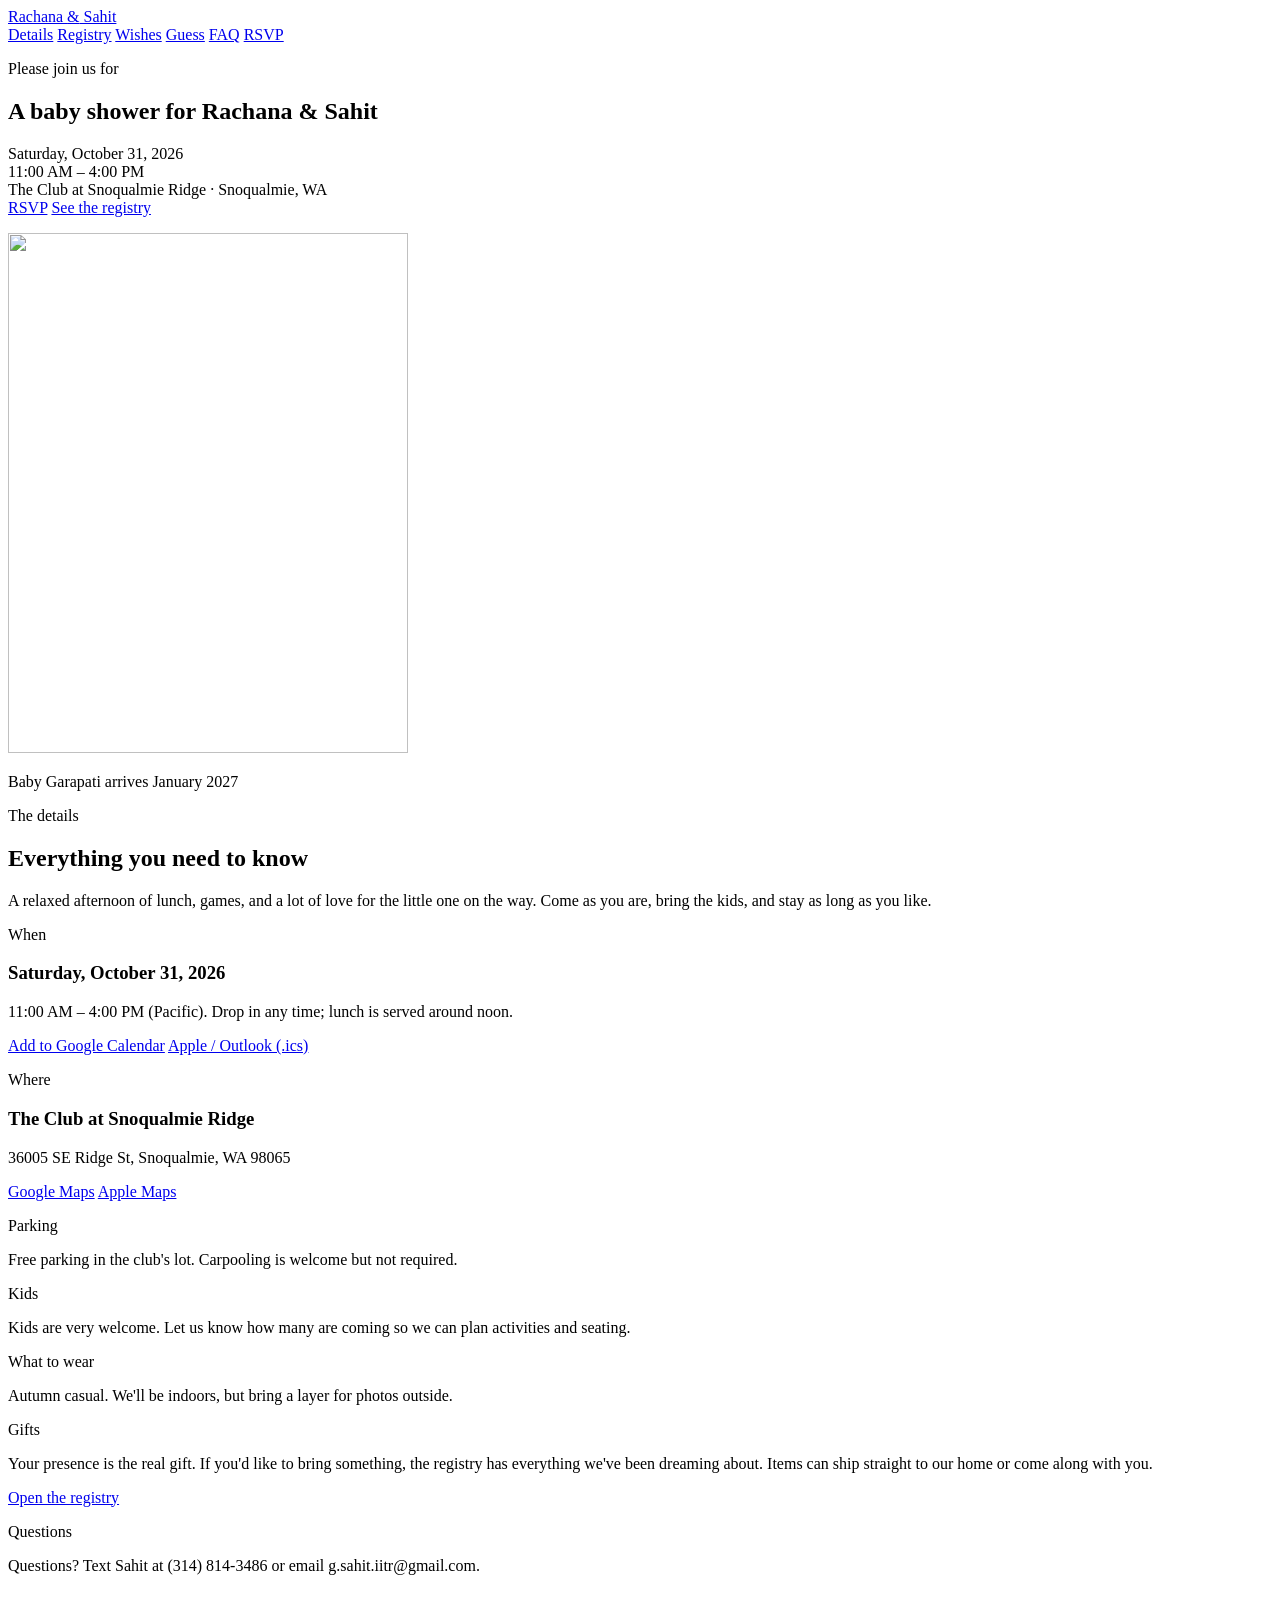
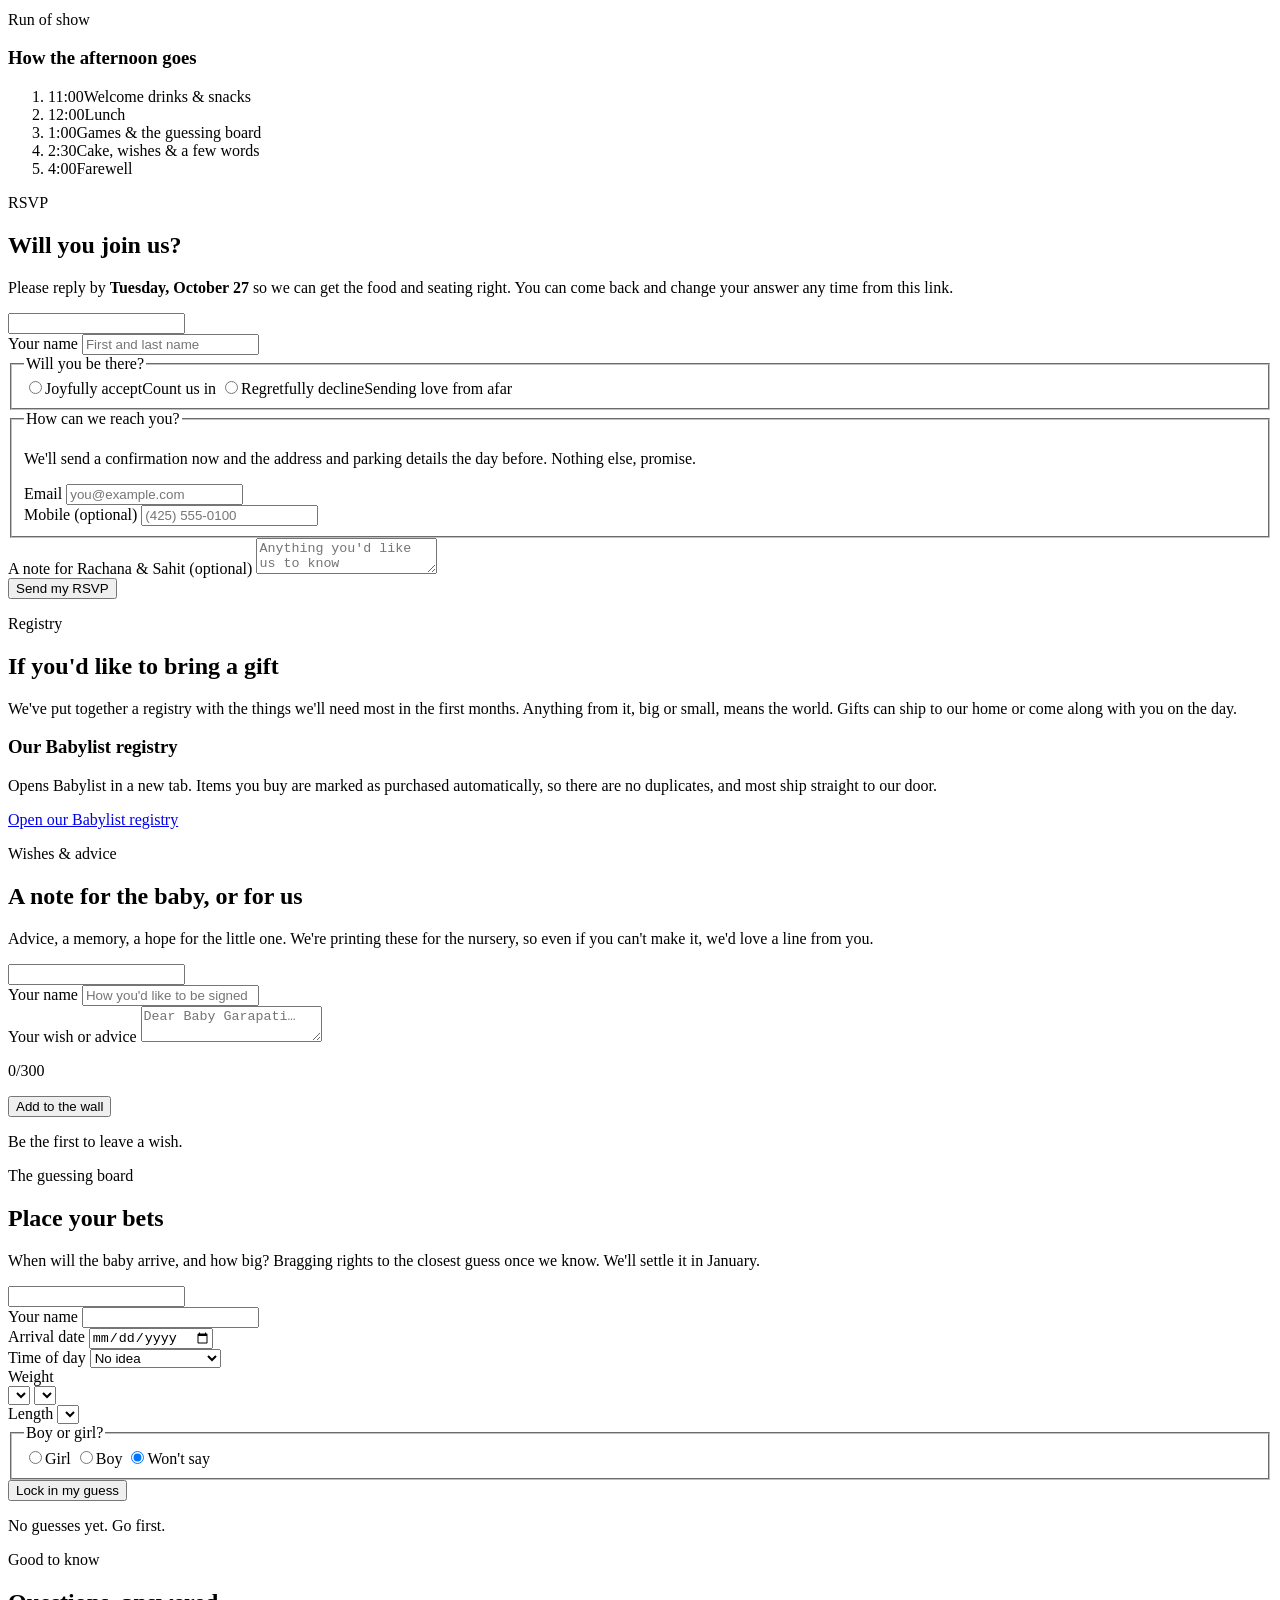
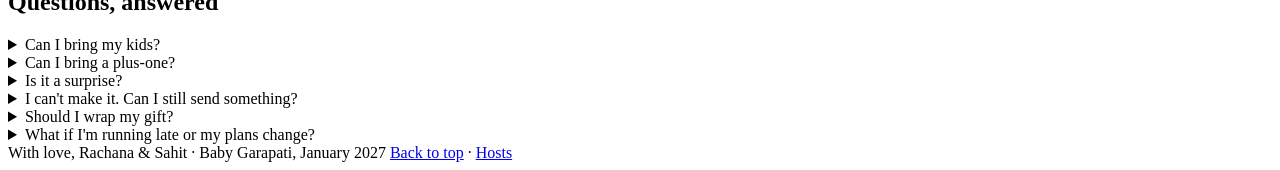
==== index.html @ 45e8618b "Add files via upload" ====
<!doctype html>
<html lang="en">
<head>
<meta charset="utf-8">
<meta name="viewport" content="width=device-width, initial-scale=1, viewport-fit=cover">
<title>Rachana & Sahit's Baby Shower</title>
<meta name="description" content="Join us Saturday, October 31, 2026 from 11 AM to 4 PM at The Club at Snoqualmie Ridge to celebrate Baby Garapati. RSVP, find the registry, and leave a wish.">
<meta property="og:type" content="website">
<meta property="og:title" content="Rachana & Sahit's Baby Shower">
<meta property="og:description" content="Saturday, October 31, 2026 · 11 AM – 4 PM · The Club at Snoqualmie Ridge. RSVP, registry, and a wish for the baby.">
<meta property="og:url" content="https://sahitg.github.io/baby-shower/">
<meta property="og:image" content="https://sahitg.github.io/baby-shower/assets/og.png">
<meta property="og:image:width" content="1200">
<meta property="og:image:height" content="630">
<meta name="twitter:card" content="summary_large_image">
<meta name="theme-color" content="#FAF6EF">
<link rel="icon" href="assets/favicon.svg" type="image/svg+xml">
<link rel="stylesheet" href="assets/site.css">
<script src="config.js"></script>
</head>
<body>

<header class="topbar">
  <div class="wrap">
    <a class="brand" href="#top">Rachana <span class="amp">&amp;</span> Sahit</a>
    <nav class="nav" aria-label="Sections">
      <a href="#details">Details</a>
      <a href="#registry">Registry</a>
      <a href="#wishes">Wishes</a>
      <a href="#guess">Guess</a>
      <a href="#faq">FAQ</a>
      <a class="btn btn-primary btn-sm" href="#rsvp">RSVP</a>
    </nav>
  </div>
</header>

<main>

  <!-- ============================== HERO ============================== -->
  <section class="hero" id="top">
    <div class="hero-bg" aria-hidden="true"><div class="blob b1"></div><div class="blob b2"></div></div>
    <div class="wrap">
      <div class="hero-copy">
        <div class="hero-greeting rise" id="greeting" hidden><span class="dot"></span><span id="greeting-text"></span></div>
        <p class="eyebrow rise">Please join us for</p>
        <h1 class="rise d1" id="hero-title">A baby shower for <span class="names">Rachana <span class="amp">&amp;</span> Sahit</span></h1>
        <div class="hero-when rise d2">
          <div class="date" id="hero-date">Saturday, October 31, 2026</div>
          <div class="time num" id="hero-time">11:00 AM – 4:00 PM</div>
          <div class="place" id="hero-place">The Club at Snoqualmie Ridge · Snoqualmie, WA</div>
        </div>
        <div class="hero-actions rise d3">
          <a class="btn btn-primary btn-lg" href="#rsvp" id="hero-rsvp">RSVP</a>
          <a class="btn btn-lg" href="#registry">See the registry</a>
        </div>
        <p class="hero-note rise d3"><span class="countdown" id="countdown"></span></p>
      </div>
      <div class="arch-wrap rise d2">
        <div class="arch" id="arch">
          <img id="arch-img" src="assets/illus.svg" alt="" width="400" height="520">
        </div>
        <p class="arch-caption" id="arch-caption">Baby Garapati arrives January 2027</p>
      </div>
    </div>
  </section>

  <!-- ============================== DETAILS ============================== -->
  <section class="section" id="details">
    <div class="wrap">
      <div class="col">
        <div class="section-head">
          <p class="eyebrow">The details</p>
          <h2>Everything you need to know</h2>
          <p class="lede">A relaxed afternoon of lunch, games, and a lot of love for the little one on the way. Come as you are, bring the kids, and stay as long as you like.</p>
        </div>

        <div class="details-grid">
          <div>
            <div class="detail">
              <p class="eyebrow">When</p>
              <h3 id="d-date">Saturday, October 31, 2026</h3>
              <p class="num" id="d-time">11:00 AM – 4:00 PM (Pacific). Drop in any time; lunch is served around noon.</p>
              <div class="links">
                <a href="#" id="cal-google" target="_blank" rel="noopener">Add to Google Calendar</a>
                <a href="#" id="cal-ics">Apple / Outlook (.ics)</a>
              </div>
            </div>
            <div class="detail">
              <p class="eyebrow">Where</p>
              <h3 id="d-venue">The Club at Snoqualmie Ridge</h3>
              <p id="d-address">36005 SE Ridge St, Snoqualmie, WA 98065</p>
              <div class="links" id="d-maplinks">
                <a href="https://www.google.com/maps/search/?api=1&query=The%20Club%20at%20Snoqualmie%20Ridge%2C%2036005%20SE%20Ridge%20St%2C%20Snoqualmie%2C%20WA%2098065" id="map-google" target="_blank" rel="noopener">Google Maps</a>
                <a href="https://maps.apple.com/?q=The%20Club%20at%20Snoqualmie%20Ridge%2C%2036005%20SE%20Ridge%20St%2C%20Snoqualmie%2C%20WA%2098065" id="map-apple" target="_blank" rel="noopener">Apple Maps</a>
              </div>
            </div>
            <div class="detail">
              <p class="eyebrow">Parking</p>
              <p id="d-parking">Free parking in the club's lot. Carpooling is welcome but not required.</p>
            </div>
          </div>
          <div>
            <div class="detail">
              <p class="eyebrow">Kids</p>
              <p id="d-kids">Kids are very welcome. Let us know how many are coming so we can plan activities and seating.</p>
            </div>
            <div class="detail">
              <p class="eyebrow">What to wear</p>
              <p id="d-dress">Autumn casual. We'll be indoors, but bring a layer for photos outside.</p>
            </div>
            <div class="detail">
              <p class="eyebrow">Gifts</p>
              <p id="d-gifts">Your presence is the real gift. If you'd like to bring something, the registry has everything we've been dreaming about. Items can ship straight to our home or come along with you.</p>
              <div class="links"><a href="#registry">Open the registry</a></div>
            </div>
            <div class="detail">
              <p class="eyebrow">Questions</p>
              <p id="d-contact">Questions? Text Sahit at (314) 814-3486 or email g.sahit.iitr@gmail.com.</p>
            </div>
          </div>
        </div>

        <div class="card card-tint" style="margin-top: 36px;">
          <div class="stack">
            <div>
              <p class="eyebrow">Run of show</p>
              <h3>How the afternoon goes</h3>
            </div>
            <ol class="schedule" id="schedule">
              <li><time>11:00</time><span>Welcome drinks &amp; snacks</span></li>
              <li><time>12:00</time><span>Lunch</span></li>
              <li><time>1:00</time><span>Games &amp; the guessing board</span></li>
              <li><time>2:30</time><span>Cake, wishes &amp; a few words</span></li>
              <li><time>4:00</time><span>Farewell</span></li>
            </ol>
          </div>
        </div>
      </div>
    </div>
  </section>

  <!-- ============================== RSVP ============================== -->
  <section class="section band" id="rsvp">
    <div class="wrap">
      <div class="col">
        <div class="section-head">
          <p class="eyebrow">RSVP</p>
          <h2 id="rsvp-title">Will you join us?</h2>
          <p class="lede" id="rsvp-lede">Please reply by <b id="rsvp-by">Tuesday, October 27</b> so we can get the food and seating right. You can come back and change your answer any time from this link.</p>
        </div>

        <div class="card" id="rsvp-card">
          <form class="form" id="rsvp-form" novalidate>
            <input class="hp" type="text" name="website" tabindex="-1" autocomplete="off" aria-hidden="true">

            <div class="fieldset" id="name-block">
              <label class="label" for="f-name">Your name</label>
              <input class="input" id="f-name" name="name" type="text" autocomplete="name" placeholder="First and last name" required>
              <p class="hint" id="name-hint" hidden>Not you? <button type="button" class="btn-link" id="name-change" style="background:none;border:0;padding:0;color:var(--sage-deep);text-decoration:underline;cursor:pointer;">Enter a different name</button></p>
            </div>

            <fieldset class="fieldset">
              <legend>Will you be there?</legend>
              <div class="choice">
                <label class="accept"><input type="radio" name="attending" value="yes" required><span class="t">Joyfully accept</span><span class="s">Count us in</span></label>
                <label class="decline"><input type="radio" name="attending" value="no"><span class="t">Regretfully decline</span><span class="s">Sending love from afar</span></label>
              </div>
            </fieldset>

            <div id="attending-fields" class="stack" hidden>
              <fieldset class="fieldset">
                <legend>How many in your party?</legend>
                <p class="hint">Including you. Kids count separately so we can plan activities and seating.</p>
                <div class="stepper-row">
                  <div class="fieldset">
                    <span class="label">Adults</span>
                    <div class="stepper" data-stepper="adults">
                      <button type="button" aria-label="Fewer adults" data-step="-1">−</button>
                      <output id="f-adults" for="f-adults">1</output>
                      <button type="button" aria-label="More adults" data-step="1">+</button>
                    </div>
                  </div>
                  <div class="fieldset">
                    <span class="label">Kids</span>
                    <div class="stepper" data-stepper="kids">
                      <button type="button" aria-label="Fewer kids" data-step="-1">−</button>
                      <output id="f-kids" for="f-kids">0</output>
                      <button type="button" aria-label="More kids" data-step="1">+</button>
                    </div>
                  </div>
                </div>
              </fieldset>

              <fieldset class="fieldset">
                <legend>Anything we should know about food?</legend>
                <div class="chips" id="diet-chips">
                  <label class="chip"><input type="checkbox" name="diet" value="Vegetarian">Vegetarian</label>
                  <label class="chip"><input type="checkbox" name="diet" value="Vegan">Vegan</label>
                  <label class="chip"><input type="checkbox" name="diet" value="Gluten-free">Gluten-free</label>
                  <label class="chip"><input type="checkbox" name="diet" value="Dairy-free">Dairy-free</label>
                  <label class="chip"><input type="checkbox" name="diet" value="Nut allergy">Nut allergy</label>
                  <label class="chip"><input type="checkbox" name="diet" value="Halal">Halal</label>
                  <label class="chip"><input type="checkbox" name="diet" value="No restrictions">No restrictions</label>
                </div>
                <input class="input" id="f-dietnote" name="dietNote" type="text" placeholder="Other allergies or preferences (optional)" maxlength="200">
              </fieldset>
            </div>

            <fieldset class="fieldset">
              <legend>How can we reach you?</legend>
              <p class="hint">We'll send a confirmation now and the address and parking details the day before. Nothing else, promise.</p>
              <div class="row">
                <div class="fieldset">
                  <label class="label" for="f-email">Email</label>
                  <input class="input" id="f-email" name="email" type="email" autocomplete="email" placeholder="you@example.com" inputmode="email">
                </div>
                <div class="fieldset">
                  <label class="label" for="f-phone">Mobile <span class="muted" style="font-weight:400">(optional)</span></label>
                  <input class="input" id="f-phone" name="phone" type="tel" autocomplete="tel" placeholder="(425) 555-0100" inputmode="tel">
                </div>
              </div>
            </fieldset>

            <div class="fieldset">
              <label class="label" for="f-note">A note for Rachana &amp; Sahit <span class="muted" style="font-weight:400">(optional)</span></label>
              <textarea class="textarea" id="f-note" name="note" maxlength="500" placeholder="Anything you'd like us to know"></textarea>
            </div>

            <div class="form-actions">
              <button class="btn btn-primary btn-lg" type="submit" id="rsvp-submit">Send my RSVP</button>
              <span class="status" id="rsvp-status" aria-live="polite"></span>
            </div>
          </form>

          <div class="success" id="rsvp-success" hidden>
            <p class="eyebrow">You're all set</p>
            <h3 id="success-title">We can't wait to see you.</h3>
            <p class="muted" id="success-text"></p>
            <div class="summary" id="success-summary"></div>
            <div class="cluster" id="success-actions">
              <a class="btn btn-primary" href="#" id="success-cal-google" target="_blank" rel="noopener">Add to Google Calendar</a>
              <a class="btn" href="#" id="success-cal-ics">Apple / Outlook (.ics)</a>
              <a class="btn" href="#registry">See the registry</a>
            </div>
            <p class="small muted">Plans change? <a href="#" id="rsvp-edit">Update your RSVP</a> any time from this page.</p>
          </div>
        </div>
      </div>
    </div>
  </section>

  <!-- ============================== REGISTRY ============================== -->
  <section class="section" id="registry">
    <div class="wrap">
      <div class="col">
        <div class="section-head">
          <p class="eyebrow">Registry</p>
          <h2>If you'd like to bring a gift</h2>
          <p class="lede" id="registry-lede">We've put together a registry with the things we'll need most in the first months. Anything from it, big or small, means the world. Gifts can ship to our home or come along with you on the day.</p>
        </div>
        <div class="card registry-card" id="registry-card">
          <div class="stack" style="gap:10px">
            <h3 class="ital" id="registry-heading">Our Babylist registry</h3>
            <p class="muted small" id="registry-note">Opens Babylist in a new tab. Items you buy are marked as purchased automatically, so there are no duplicates, and most ship straight to our door.</p>
          </div>
          <div class="registry-list" id="registry-links">
            <a class="btn btn-blush btn-lg" href="https://my.babylist.com/rachana-mandru" target="_blank" rel="noopener" id="registry-link">Open our Babylist registry</a>
          </div>
        </div>
      </div>
    </div>
  </section>

  <!-- ============================== WISHES ============================== -->
  <section class="section band-sage" id="wishes">
    <div class="wrap">
      <div class="section-head col" style="margin-left:0">
        <p class="eyebrow">Wishes &amp; advice</p>
        <h2>A note for the baby, or for us</h2>
        <p class="lede">Advice, a memory, a hope for the little one. We're printing these for the nursery, so even if you can't make it, we'd love a line from you.</p>
      </div>

      <div class="grid-2" style="align-items:start; gap: 28px;">
        <div class="card">
          <form class="form" id="wish-form" novalidate>
            <input class="hp" type="text" name="website" tabindex="-1" autocomplete="off" aria-hidden="true">
            <div class="fieldset">
              <label class="label" for="w-name">Your name</label>
              <input class="input" id="w-name" name="name" type="text" autocomplete="name" placeholder="How you'd like to be signed" required>
            </div>
            <div class="fieldset">
              <label class="label" for="w-text">Your wish or advice</label>
              <textarea class="textarea" id="w-text" name="message" maxlength="300" placeholder="Dear Baby Garapati…" required></textarea>
              <p class="hint"><span id="w-count">0</span>/300</p>
            </div>
            <div class="form-actions">
              <button class="btn btn-primary" type="submit" id="wish-submit">Add to the wall</button>
              <span class="status" id="wish-status" aria-live="polite"></span>
            </div>
          </form>
        </div>
        <div>
          <div class="wall" id="wall"></div>
          <p class="wall-empty" id="wall-empty">Be the first to leave a wish.</p>
        </div>
      </div>
    </div>
  </section>

  <!-- ============================== GUESSING GAME ============================== -->
  <section class="section" id="guess">
    <div class="wrap">
      <div class="section-head col" style="margin-left:0">
        <p class="eyebrow">The guessing board</p>
        <h2>Place your bets</h2>
        <p class="lede">When will the baby arrive, and how big? Bragging rights to the closest guess once we know. We'll settle it in January.</p>
      </div>

      <div class="guess-grid">
        <div class="card">
          <form class="form" id="guess-form" novalidate>
            <input class="hp" type="text" name="website" tabindex="-1" autocomplete="off" aria-hidden="true">
            <div class="fieldset">
              <label class="label" for="g-name">Your name</label>
              <input class="input" id="g-name" name="name" type="text" autocomplete="name" required>
            </div>
            <div class="row">
              <div class="fieldset">
                <label class="label" for="g-date">Arrival date</label>
                <input class="input num" id="g-date" name="date" type="date" required>
              </div>
              <div class="fieldset">
                <label class="label" for="g-time">Time of day</label>
                <select class="select" id="g-time" name="timeOfDay">
                  <option value="">No idea</option>
                  <option>Early morning</option>
                  <option>Morning</option>
                  <option>Afternoon</option>
                  <option>Evening</option>
                  <option>Middle of the night</option>
                </select>
              </div>
            </div>
            <div class="row">
              <div class="fieldset">
                <span class="label">Weight</span>
                <div class="row" style="grid-template-columns: 1fr 1fr; gap: 8px;">
                  <select class="select num" id="g-lb" name="lb" aria-label="Pounds"></select>
                  <select class="select num" id="g-oz" name="oz" aria-label="Ounces"></select>
                </div>
              </div>
              <div class="fieldset">
                <label class="label" for="g-len">Length</label>
                <select class="select num" id="g-len" name="length"></select>
              </div>
            </div>
            <fieldset class="fieldset" id="g-sex-block">
              <legend>Boy or girl?</legend>
              <div class="seg">
                <label><input type="radio" name="sex" value="girl">Girl</label>
                <label><input type="radio" name="sex" value="boy">Boy</label>
                <label><input type="radio" name="sex" value="" checked>Won't say</label>
              </div>
            </fieldset>
            <div class="form-actions">
              <button class="btn btn-primary" type="submit" id="guess-submit">Lock in my guess</button>
              <span class="status" id="guess-status" aria-live="polite"></span>
            </div>
          </form>
        </div>
        <div class="stack">
          <div class="guess-stat" id="guess-stat" hidden>
            <span class="small muted">The crowd says</span>
            <b id="guess-stat-text"></b>
            <span class="small muted" id="guess-stat-sub"></span>
          </div>
          <div class="guess-board" id="guess-board"></div>
          <p class="wall-empty" id="guess-empty">No guesses yet. Go first.</p>
        </div>
      </div>
    </div>
  </section>

  <!-- ============================== FAQ ============================== -->
  <section class="section band" id="faq">
    <div class="wrap">
      <div class="col">
        <div class="section-head">
          <p class="eyebrow">Good to know</p>
          <h2>Questions, answered</h2>
        </div>
        <div class="faq">
          <details>
            <summary>Can I bring my kids?</summary>
            <div class="a">Absolutely. Just add them to your RSVP so we can plan activities, seating, and kid-friendly food.</div>
          </details>
          <details>
            <summary>Can I bring a plus-one?</summary>
            <div class="a">Yes. Add everyone coming with you under "Adults" in the RSVP so we have the right headcount.</div>
          </details>
          <details>
            <summary>Is it a surprise?</summary>
            <div class="a">No surprises here. Rachana knows and is very much looking forward to seeing everyone.</div>
          </details>
          <details>
            <summary>I can't make it. Can I still send something?</summary>
            <div class="a">We'll miss you. The registry ships straight to our home, and a note on the wishes wall would mean a lot; we're printing those for the nursery.</div>
          </details>
          <details>
            <summary>Should I wrap my gift?</summary>
            <div class="a">No need. A gift bag or the shipping box is perfect, and it makes the opening quicker so we spend more time with you.</div>
          </details>
          <details>
            <summary>What if I'm running late or my plans change?</summary>
            <div class="a">Come whenever you can; it's an open afternoon from 11 to 4. If your plans change, update your RSVP from the same link, or text <span id="faq-contact">Sahit</span>.</div>
          </details>
        </div>
      </div>
    </div>
  </section>

</main>

<footer class="footer">
  <div class="wrap">
    <span>With love, Rachana &amp; Sahit <span class="serif ital">· Baby Garapati, January 2027</span></span>
    <span><a href="#top">Back to top</a> · <a href="host.html">Hosts</a></span>
  </div>
</footer>

<div class="toast" id="toast" role="status" aria-live="polite"></div>
<script src="assets/site.js"></script>
</body>
</html>
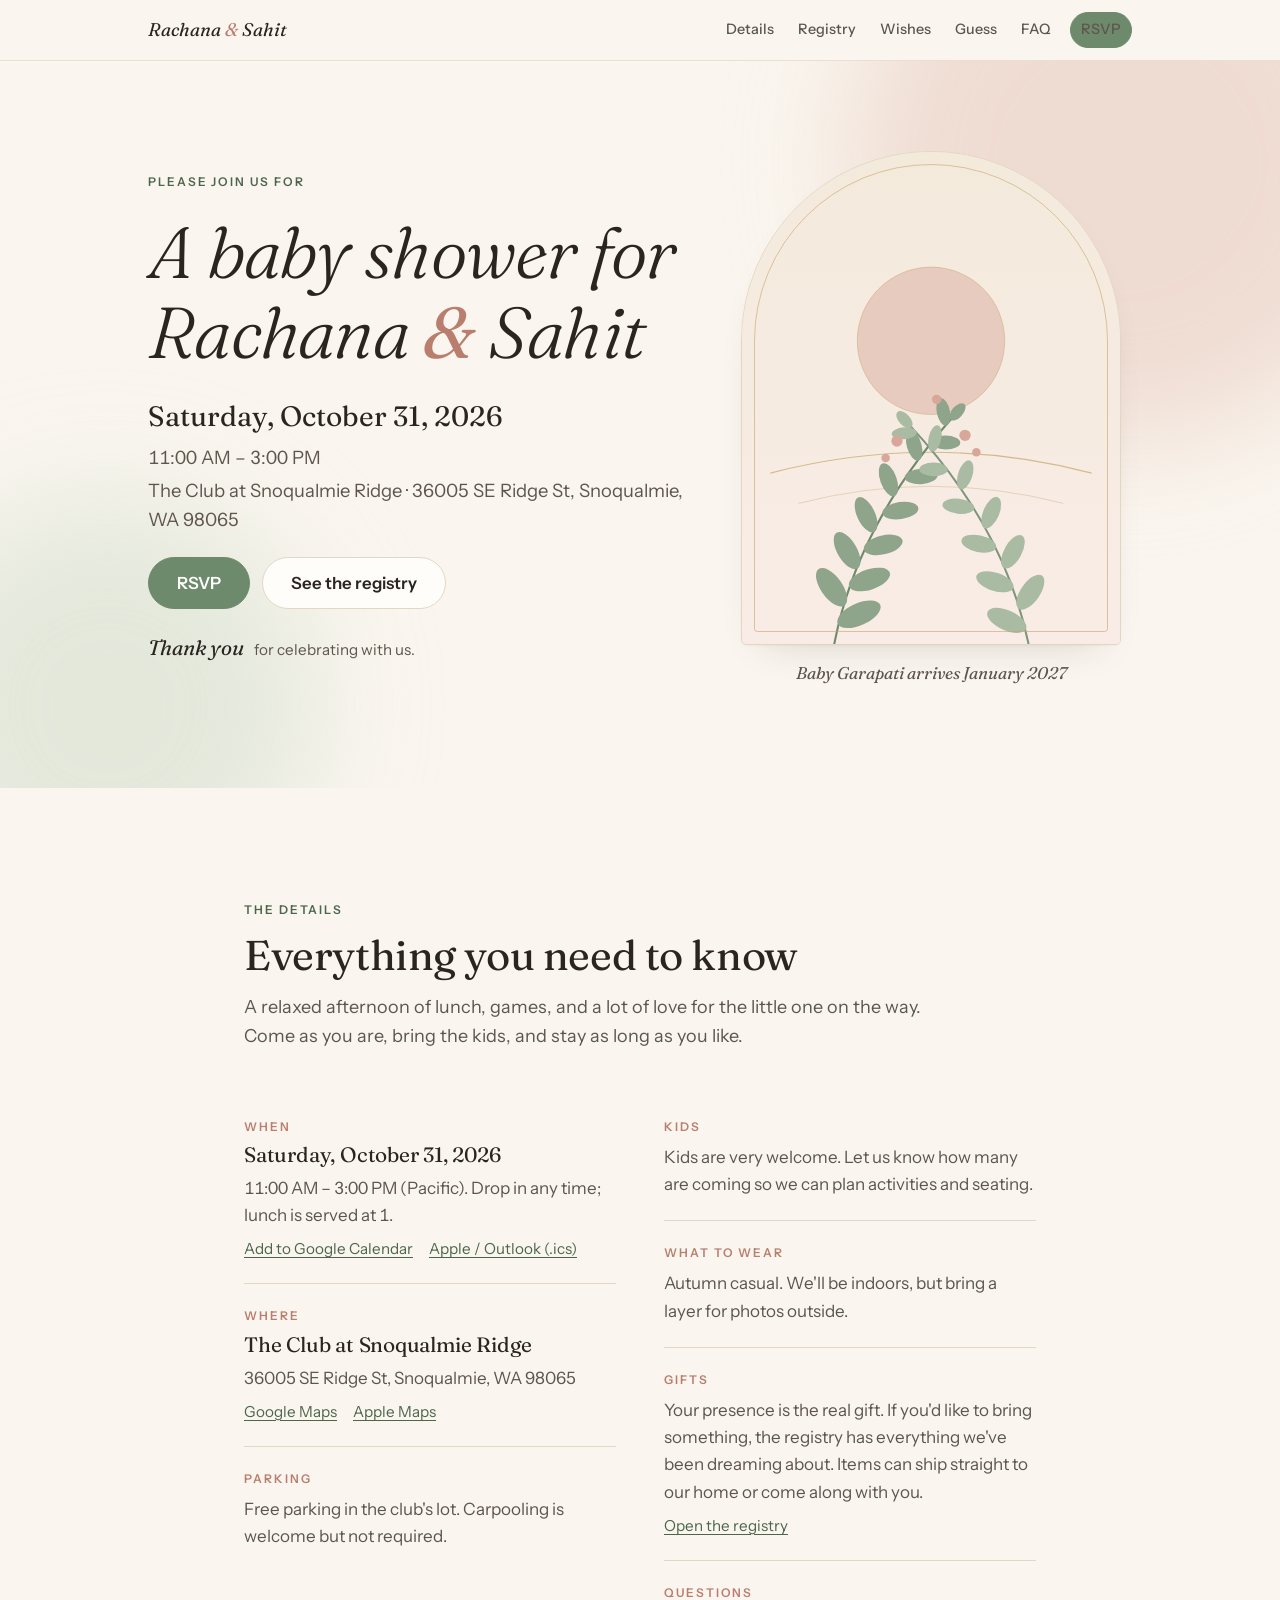
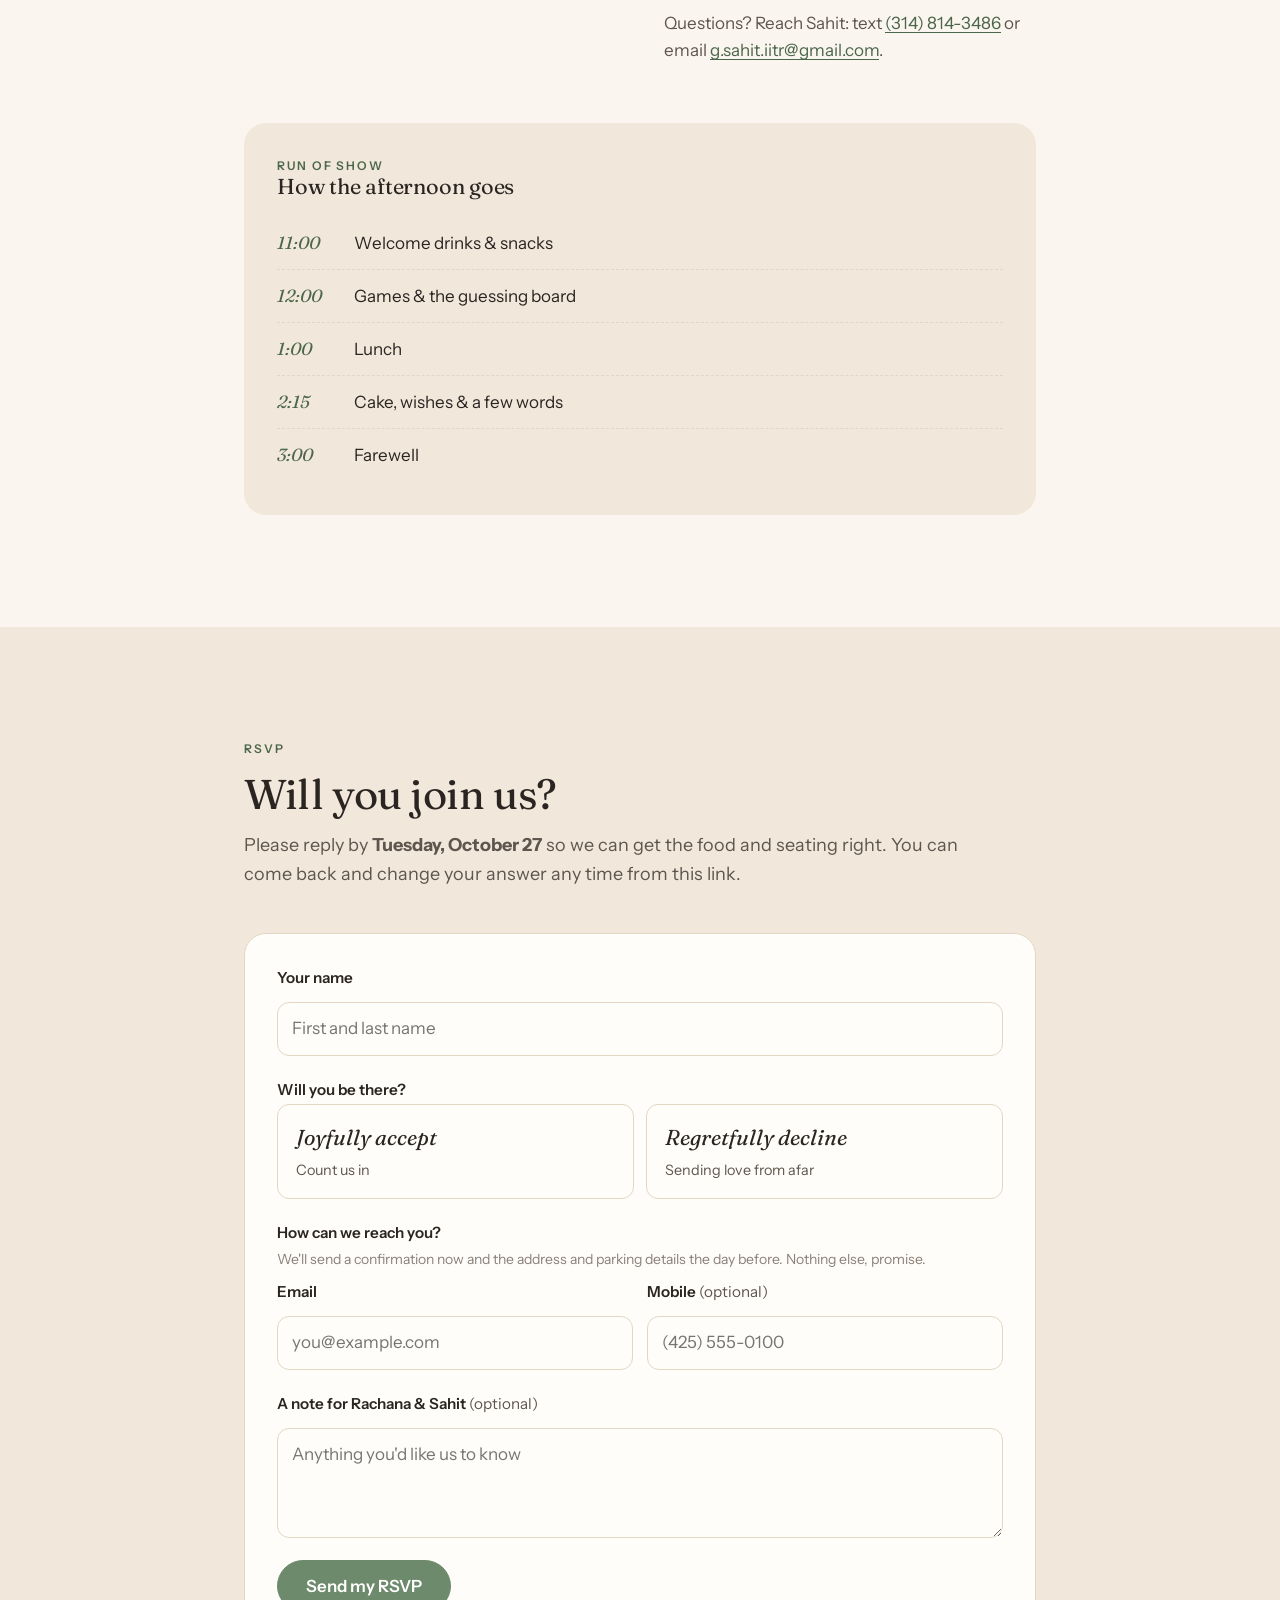
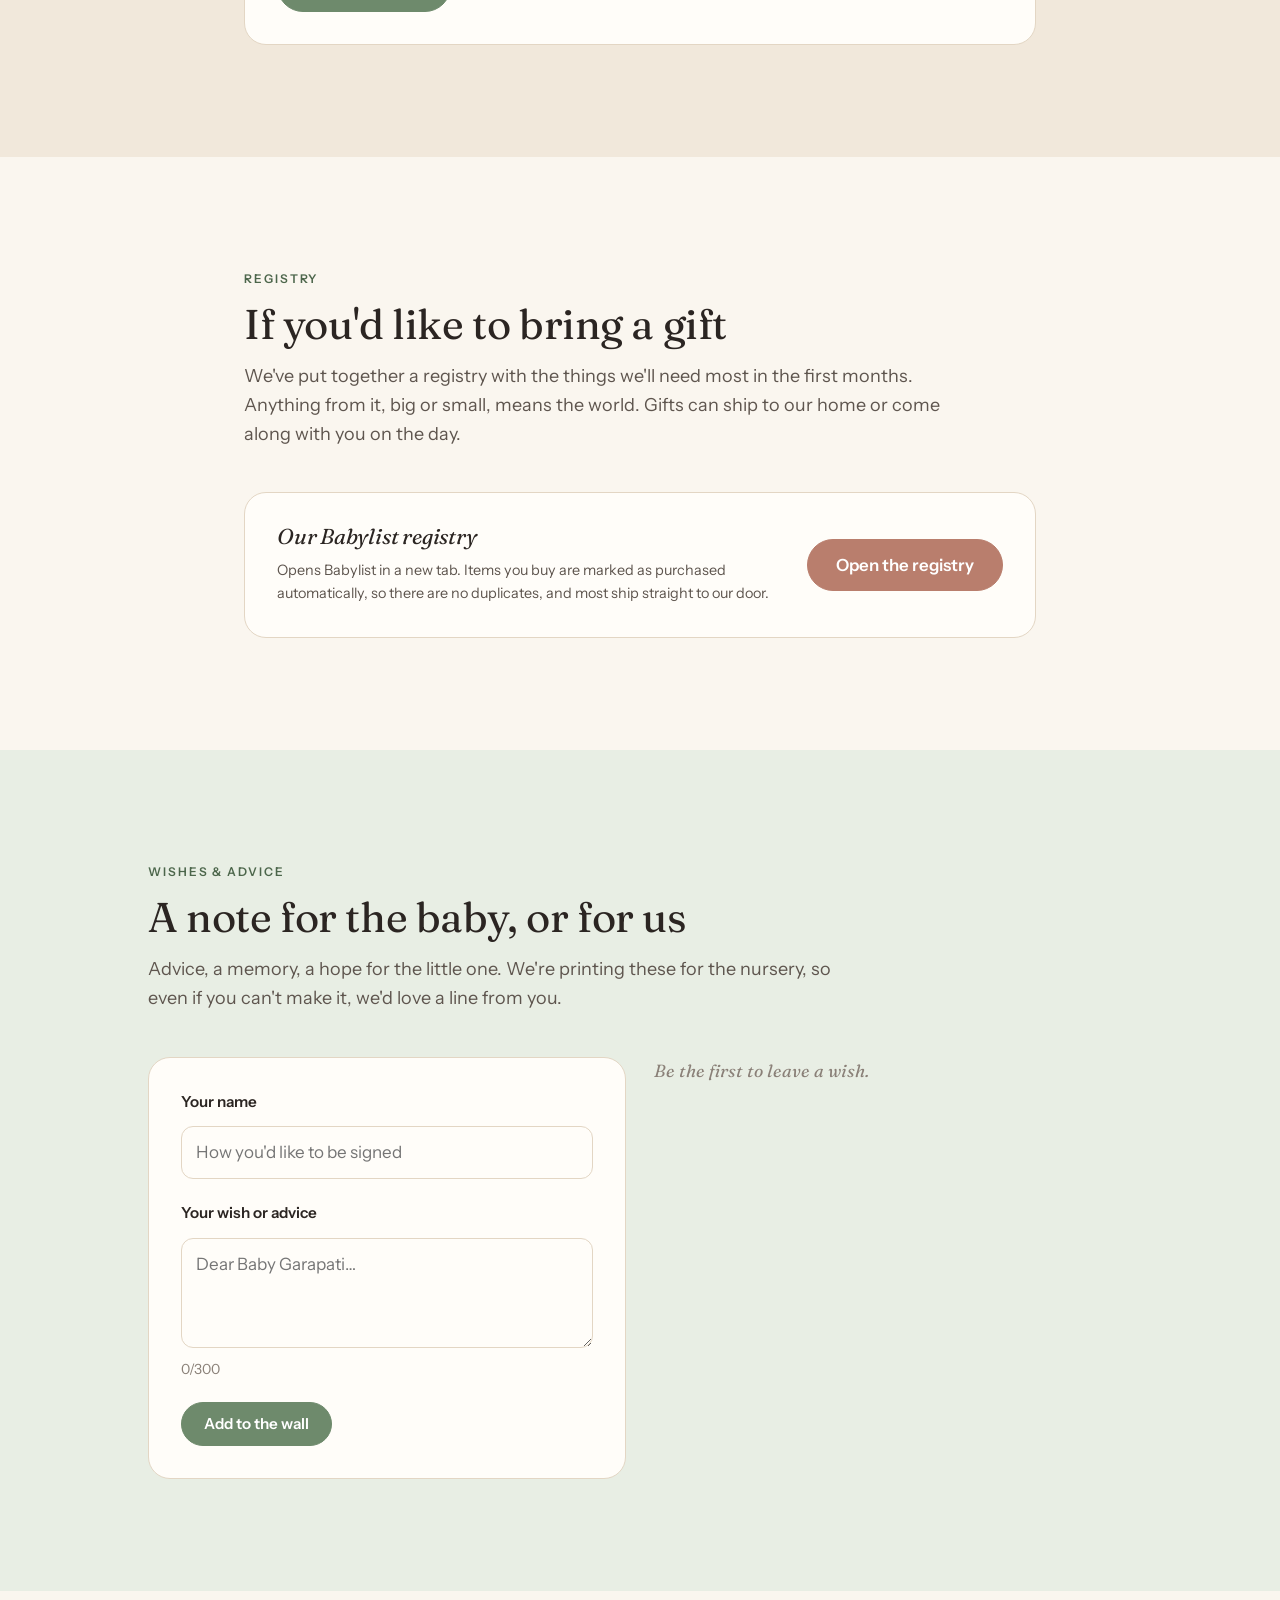
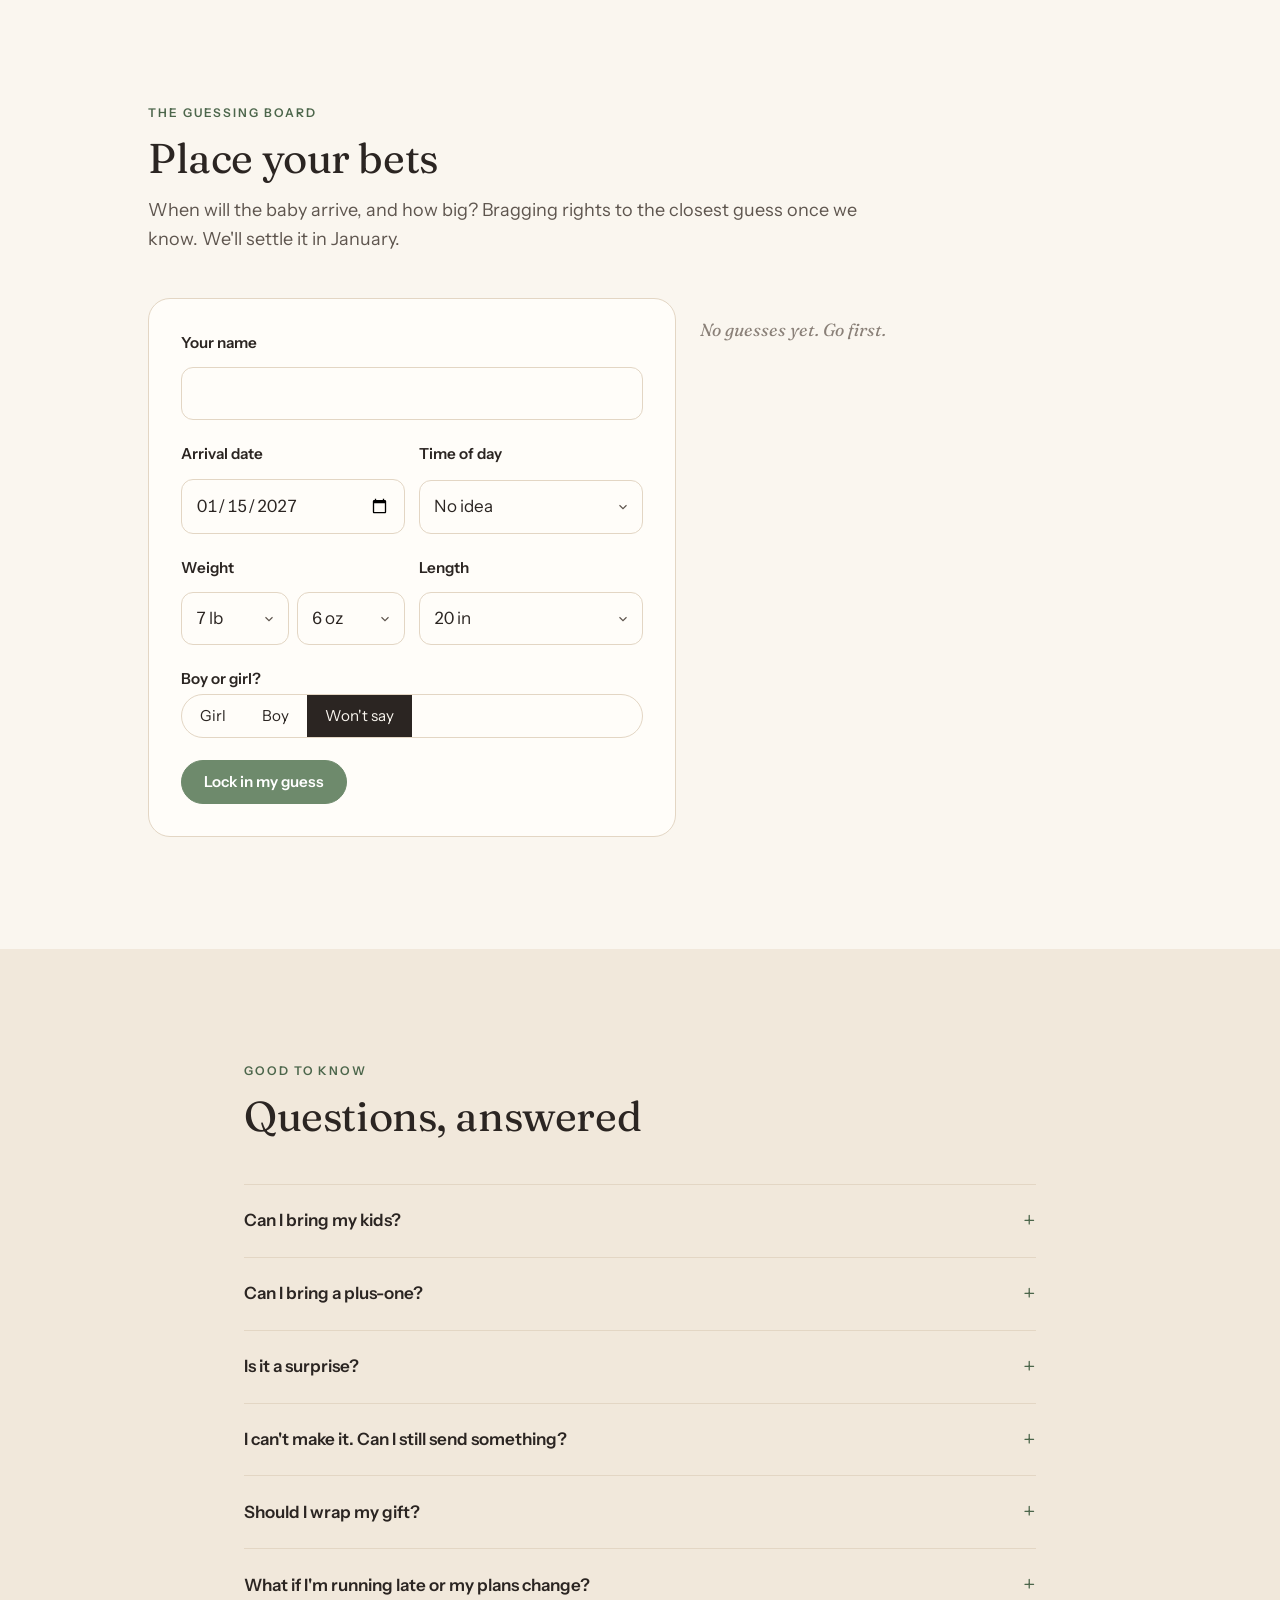
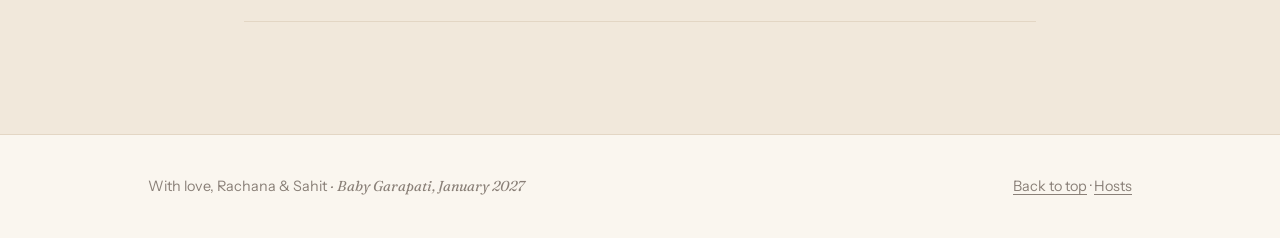
==== commit 7c0b1da9: "Add files via upload" ====
--- a/index.html
+++ b/index.html
@@ -4,12 +4,12 @@
 <meta charset="utf-8">
 <meta name="viewport" content="width=device-width, initial-scale=1, viewport-fit=cover">
 <title>Rachana & Sahit's Baby Shower</title>
-<meta name="description" content="Join us Saturday, October 31, 2026 from 11 AM to 4 PM at The Club at Snoqualmie Ridge to celebrate Baby Garapati. RSVP, find the registry, and leave a wish.">
+<meta name="description" content="Join us Saturday, October 31, 2026 from 11 AM to 3 PM at The Club at Snoqualmie Ridge to celebrate Baby Garapati. RSVP, find the registry, and leave a wish.">
 <meta property="og:type" content="website">
 <meta property="og:title" content="Rachana & Sahit's Baby Shower">
-<meta property="og:description" content="Saturday, October 31, 2026 · 11 AM – 4 PM · The Club at Snoqualmie Ridge. RSVP, registry, and a wish for the baby.">
-<meta property="og:url" content="https://sahitg.github.io/baby-shower/">
-<meta property="og:image" content="https://sahitg.github.io/baby-shower/assets/og.png">
+<meta property="og:description" content="Saturday, October 31, 2026 · 11 AM – 3 PM · The Club at Snoqualmie Ridge. RSVP, registry, and a wish for the baby.">
+<meta property="og:url" content="https://sahitg.github.io/babyshower/">
+<meta property="og:image" content="https://sahitg.github.io/babyshower/assets/og.png">
 <meta property="og:image:width" content="1200">
 <meta property="og:image:height" content="630">
 <meta name="twitter:card" content="summary_large_image">
@@ -46,7 +46,7 @@
         <h1 class="rise d1" id="hero-title">A baby shower for <span class="names">Rachana <span class="amp">&amp;</span> Sahit</span></h1>
         <div class="hero-when rise d2">
           <div class="date" id="hero-date">Saturday, October 31, 2026</div>
-          <div class="time num" id="hero-time">11:00 AM – 4:00 PM</div>
+          <div class="time num" id="hero-time">11:00 AM – 3:00 PM</div>
           <div class="place" id="hero-place">The Club at Snoqualmie Ridge · Snoqualmie, WA</div>
         </div>
         <div class="hero-actions rise d3">
@@ -79,7 +79,7 @@
             <div class="detail">
               <p class="eyebrow">When</p>
               <h3 id="d-date">Saturday, October 31, 2026</h3>
-              <p class="num" id="d-time">11:00 AM – 4:00 PM (Pacific). Drop in any time; lunch is served around noon.</p>
+              <p class="num" id="d-time">11:00 AM – 3:00 PM (Pacific). Drop in any time; lunch is served at 1.</p>
               <div class="links">
                 <a href="#" id="cal-google" target="_blank" rel="noopener">Add to Google Calendar</a>
                 <a href="#" id="cal-ics">Apple / Outlook (.ics)</a>
@@ -128,10 +128,10 @@
             </div>
             <ol class="schedule" id="schedule">
               <li><time>11:00</time><span>Welcome drinks &amp; snacks</span></li>
-              <li><time>12:00</time><span>Lunch</span></li>
-              <li><time>1:00</time><span>Games &amp; the guessing board</span></li>
-              <li><time>2:30</time><span>Cake, wishes &amp; a few words</span></li>
-              <li><time>4:00</time><span>Farewell</span></li>
+              <li><time>12:00</time><span>Games &amp; the guessing board</span></li>
+              <li><time>1:00</time><span>Lunch</span></li>
+              <li><time>2:15</time><span>Cake, wishes &amp; a few words</span></li>
+              <li><time>3:00</time><span>Farewell</span></li>
             </ol>
           </div>
         </div>
@@ -169,26 +169,14 @@
 
             <div id="attending-fields" class="stack" hidden>
               <fieldset class="fieldset">
-                <legend>How many in your party?</legend>
-                <p class="hint">Including you. Kids count separately so we can plan activities and seating.</p>
-                <div class="stepper-row">
-                  <div class="fieldset">
-                    <span class="label">Adults</span>
-                    <div class="stepper" data-stepper="adults">
-                      <button type="button" aria-label="Fewer adults" data-step="-1">−</button>
-                      <output id="f-adults" for="f-adults">1</output>
-                      <button type="button" aria-label="More adults" data-step="1">+</button>
-                    </div>
-                  </div>
-                  <div class="fieldset">
-                    <span class="label">Kids</span>
-                    <div class="stepper" data-stepper="kids">
-                      <button type="button" aria-label="Fewer kids" data-step="-1">−</button>
-                      <output id="f-kids" for="f-kids">0</output>
-                      <button type="button" aria-label="More kids" data-step="1">+</button>
-                    </div>
-                  </div>
+                <legend>Who's coming with you?</legend>
+                <p class="hint">You're already counted. Add your partner, kids, or anyone else in your group so we can plan seating, food and activities.</p>
+                <div class="party" id="party-list"></div>
+                <div class="cluster">
+                  <button class="btn btn-sm" type="button" id="party-add-adult">+ Partner or guest</button>
+                  <button class="btn btn-sm" type="button" id="party-add-child">+ Child</button>
                 </div>
+                <p class="hint" id="party-summary">Just you so far.</p>
               </fieldset>
 
               <fieldset class="fieldset">
@@ -412,7 +400,7 @@
           </details>
           <details>
             <summary>What if I'm running late or my plans change?</summary>
-            <div class="a">Come whenever you can; it's an open afternoon from 11 to 4. If your plans change, update your RSVP from the same link, or text <span id="faq-contact">Sahit</span>.</div>
+            <div class="a">Come whenever you can; it's an open afternoon from 11 to 3. If your plans change, update your RSVP from the same link, or text <span id="faq-contact">Sahit</span>.</div>
           </details>
         </div>
       </div>
--- a/assets/site.css
+++ b/assets/site.css
@@ -0,0 +1,340 @@
+/* =====================================================================
+   Baby shower site — design system
+   Layout: one centered reading column (max 72ch) with full-bleed tinted
+   bands for the RSVP and wishes sections; an arch motif in the hero.
+   Palette: soft modern neutral — cream paper, sage accent, warm sand
+   structure, blush as the secondary warmth, a thread of gold for lines.
+   Type: Fraunces (display, mostly italic) + Instrument Sans (body/UI).
+   ===================================================================== */
+
+@font-face { font-family: "Fraunces"; font-style: italic; font-weight: 300; font-display: swap; src: url("fonts/fraunces-latin-300-italic.woff2") format("woff2"); }
+@font-face { font-family: "Fraunces"; font-style: normal; font-weight: 400; font-display: swap; src: url("fonts/fraunces-latin-400-normal.woff2") format("woff2"); }
+@font-face { font-family: "Fraunces"; font-style: italic; font-weight: 400; font-display: swap; src: url("fonts/fraunces-latin-400-italic.woff2") format("woff2"); }
+@font-face { font-family: "Fraunces"; font-style: italic; font-weight: 500; font-display: swap; src: url("fonts/fraunces-latin-500-italic.woff2") format("woff2"); }
+@font-face { font-family: "Fraunces"; font-style: normal; font-weight: 600; font-display: swap; src: url("fonts/fraunces-latin-600-normal.woff2") format("woff2"); }
+@font-face { font-family: "Instrument Sans"; font-style: normal; font-weight: 400; font-display: swap; src: url("fonts/instrument-sans-latin-400-normal.woff2") format("woff2"); }
+@font-face { font-family: "Instrument Sans"; font-style: italic; font-weight: 400; font-display: swap; src: url("fonts/instrument-sans-latin-400-italic.woff2") format("woff2"); }
+@font-face { font-family: "Instrument Sans"; font-style: normal; font-weight: 500; font-display: swap; src: url("fonts/instrument-sans-latin-500-normal.woff2") format("woff2"); }
+@font-face { font-family: "Instrument Sans"; font-style: normal; font-weight: 600; font-display: swap; src: url("fonts/instrument-sans-latin-600-normal.woff2") format("woff2"); }
+@font-face { font-family: "Instrument Sans"; font-style: normal; font-weight: 700; font-display: swap; src: url("fonts/instrument-sans-latin-700-normal.woff2") format("woff2"); }
+
+:root {
+  color-scheme: light;
+  --cream: #FAF6EF;
+  --paper: #FFFDF9;
+  --sand: #F1E8DB;
+  --sand-2: #E3D6C4;
+  --sand-3: #CDBBA3;
+  --ink: #2B2522;
+  --ink-2: #5E554E;
+  --ink-3: #8A8078;
+  --sage: #6E8A6C;
+  --sage-deep: #4C664B;
+  --sage-tint: #E8EEE4;
+  --sage-tint-2: #D2DDCC;
+  --blush: #E6C6BA;
+  --blush-deep: #B97E6D;
+  --blush-tint: #F8EBE5;
+  --gold: #C6A56A;
+  --ok: #4F7F55;
+  --warn: #A9772B;
+  --bad: #B4524A;
+  --font-display: "Fraunces", "Iowan Old Style", "Palatino Linotype", "Book Antiqua", Georgia, serif;
+  --font-body: "Instrument Sans", "Helvetica Neue", Helvetica, Arial, sans-serif;
+  --radius: 22px;
+  --radius-sm: 12px;
+  --shadow: 0 1px 2px rgba(43, 37, 34, .04), 0 18px 40px -24px rgba(43, 37, 34, .22);
+  --gutter: clamp(16px, 5vw, 48px);
+  --measure: 72ch;
+  --wide: 1080px;
+}
+
+*, *::before, *::after { box-sizing: border-box; }
+html { -webkit-text-size-adjust: 100%; scroll-behavior: smooth; }
+@media (prefers-reduced-motion: reduce) { html { scroll-behavior: auto; } }
+body {
+  margin: 0;
+  background: var(--cream);
+  color: var(--ink);
+  font-family: var(--font-body);
+  font-size: 17px;
+  line-height: 1.6;
+  -webkit-font-smoothing: antialiased;
+  overflow-x: hidden;
+}
+img, svg { max-width: 100%; height: auto; }
+a { color: var(--sage-deep); text-decoration-thickness: 1px; text-underline-offset: 3px; }
+a:hover { color: var(--ink); }
+button, input, select, textarea { font: inherit; color: inherit; }
+:focus-visible { outline: 3px solid var(--sage-tint-2); outline-offset: 2px; border-radius: 6px; }
+[hidden] { display: none !important; }
+::selection { background: var(--blush); color: var(--ink); }
+
+/* --- Typography ---------------------------------------------------- */
+h1, h2, h3, h4 { font-family: var(--font-display); font-weight: 400; line-height: 1.1; margin: 0; text-wrap: balance; letter-spacing: -.01em; }
+h1 { font-size: clamp(2.5rem, 7vw, 4.5rem); font-style: italic; font-weight: 300; }
+h2 { font-size: clamp(1.9rem, 4vw, 2.6rem); }
+h3 { font-size: 1.35rem; }
+p { margin: 0; }
+.lede { font-size: 1.125rem; color: var(--ink-2); max-width: 60ch; }
+.eyebrow {
+  font-family: var(--font-body);
+  font-size: .75rem;
+  font-weight: 600;
+  letter-spacing: .16em;
+  text-transform: uppercase;
+  color: var(--sage-deep);
+}
+.muted { color: var(--ink-2); }
+.small { font-size: .9rem; }
+.num { font-variant-numeric: tabular-nums; }
+.serif { font-family: var(--font-display); }
+.ital { font-style: italic; }
+
+/* --- Layout --------------------------------------------------------- */
+.wrap { width: 100%; max-width: var(--wide); margin-inline: auto; padding-inline: var(--gutter); }
+.col { max-width: var(--measure); margin-inline: auto; }
+.section { padding-block: clamp(56px, 9vw, 112px); }
+.section-head { display: grid; gap: 14px; margin-bottom: clamp(28px, 4vw, 44px); }
+.band { background: var(--sand); }
+.band-sage { background: var(--sage-tint); }
+.band-blush { background: var(--blush-tint); }
+.stack { display: grid; gap: 18px; }
+.cluster { display: flex; flex-wrap: wrap; gap: 12px; align-items: center; }
+.grid-2 { display: grid; gap: 20px; grid-template-columns: repeat(auto-fit, minmax(min(100%, 280px), 1fr)); }
+.grid-3 { display: grid; gap: 20px; grid-template-columns: repeat(auto-fit, minmax(min(100%, 240px), 1fr)); }
+.grid-2 > *, .grid-3 > * { min-width: 0; }
+hr.rule { border: 0; border-top: 1px solid var(--sand-2); margin: 0; }
+
+/* --- Header --------------------------------------------------------- */
+.topbar {
+  position: sticky; top: 0; z-index: 20;
+  background: color-mix(in srgb, var(--cream) 86%, transparent);
+  backdrop-filter: blur(10px); -webkit-backdrop-filter: blur(10px);
+  border-bottom: 1px solid color-mix(in srgb, var(--sand-2) 70%, transparent);
+}
+.topbar .wrap { display: flex; align-items: center; justify-content: space-between; gap: 16px; min-height: 60px; }
+.brand { font-family: var(--font-display); font-style: italic; font-size: 1.15rem; text-decoration: none; color: var(--ink); white-space: nowrap; }
+.brand .amp { color: var(--blush-deep); }
+.nav { display: flex; gap: 4px; align-items: center; }
+.nav a { font-size: .9rem; font-weight: 500; color: var(--ink-2); text-decoration: none; padding: 8px 10px; border-radius: 999px; }
+.nav a:hover { background: var(--sand); color: var(--ink); }
+.nav .btn { margin-left: 6px; }
+@media (max-width: 720px) { .nav a:not(.btn) { display: none; } }
+
+/* --- Buttons -------------------------------------------------------- */
+.btn {
+  display: inline-flex; align-items: center; justify-content: center; gap: 8px;
+  padding: 12px 22px; border-radius: 999px; border: 1px solid transparent;
+  font-weight: 600; font-size: .95rem; line-height: 1.2; text-decoration: none; cursor: pointer;
+  color: var(--ink); background: var(--paper); border-color: var(--sand-2);
+  transition: transform .15s ease, background .15s ease, border-color .15s ease, box-shadow .15s ease;
+  white-space: nowrap;
+}
+.btn:hover { transform: translateY(-1px); border-color: var(--sand-3); box-shadow: var(--shadow); color: var(--ink); }
+.btn:active { transform: translateY(0); }
+.btn-primary { background: var(--sage); color: #fff; border-color: var(--sage); }
+.btn-primary:hover { background: var(--sage-deep); border-color: var(--sage-deep); color: #fff; }
+.btn-blush { background: var(--blush-deep); color: #fff; border-color: var(--blush-deep); }
+.btn-blush:hover { background: #a46a59; border-color: #a46a59; color: #fff; }
+.btn-ghost { background: transparent; border-color: transparent; color: var(--sage-deep); padding-inline: 12px; }
+.btn-ghost:hover { background: var(--sage-tint); box-shadow: none; }
+.btn-lg { padding: 15px 28px; font-size: 1.05rem; }
+.btn-sm { padding: 8px 14px; font-size: .85rem; }
+.btn[disabled], .btn[aria-disabled="true"] { opacity: .55; cursor: not-allowed; transform: none; box-shadow: none; }
+.btn .spin { width: 14px; height: 14px; border: 2px solid currentColor; border-right-color: transparent; border-radius: 50%; animation: spin .8s linear infinite; }
+@keyframes spin { to { transform: rotate(360deg); } }
+
+/* --- Hero ----------------------------------------------------------- */
+.hero { position: relative; overflow: hidden; padding-block: clamp(40px, 7vw, 96px) clamp(48px, 8vw, 112px); }
+.hero-bg { position: absolute; inset: 0; pointer-events: none; z-index: 0; }
+.hero-bg .blob { position: absolute; border-radius: 50%; filter: blur(60px); opacity: .55; }
+.hero-bg .b1 { width: 46vw; height: 46vw; max-width: 560px; max-height: 560px; background: var(--blush); right: -10vw; top: -14vw; }
+.hero-bg .b2 { width: 34vw; height: 34vw; max-width: 420px; max-height: 420px; background: var(--sage-tint-2); left: -8vw; bottom: -10vw; }
+.hero .wrap { position: relative; z-index: 1; display: grid; gap: 40px; align-items: center; grid-template-columns: minmax(0, 1.15fr) minmax(0, .85fr); }
+@media (max-width: 860px) { .hero .wrap { grid-template-columns: 1fr; gap: 28px; } .arch { width: min(78%, 300px); } }
+.hero-copy { display: grid; gap: 22px; }
+.hero-greeting {
+  display: inline-flex; align-items: center; gap: 10px; width: fit-content;
+  padding: 8px 14px 8px 10px; border-radius: 999px; background: var(--paper); border: 1px solid var(--sand-2);
+  font-size: .95rem; color: var(--ink-2);
+}
+.hero-greeting .dot { width: 10px; height: 10px; border-radius: 50%; background: var(--blush-deep); }
+.hero h1 .names { font-style: italic; font-weight: 300; }
+.hero h1 .amp { color: var(--blush-deep); font-weight: 400; }
+.hero-when { display: grid; gap: 4px; font-size: 1.15rem; }
+.hero-when .date { font-family: var(--font-display); font-size: clamp(1.35rem, 3vw, 1.75rem); }
+.hero-when .time { color: var(--ink-2); }
+.hero-when .place { color: var(--ink-2); }
+.hero-actions { display: flex; flex-wrap: wrap; gap: 12px; align-items: center; }
+.hero-note { font-size: .95rem; color: var(--ink-3); }
+
+.arch-wrap { display: grid; justify-items: center; }
+.arch {
+  position: relative; width: min(100%, 380px); aspect-ratio: 4 / 5.2; max-width: 100%;
+  border-radius: 999px 999px 26px 26px;
+  background: linear-gradient(180deg, var(--sand) 0%, var(--blush-tint) 100%);
+  border: 1px solid var(--sand-2);
+  overflow: hidden;
+  box-shadow: var(--shadow);
+}
+.arch::after {
+  content: ""; position: absolute; inset: 12px; border-radius: 999px 999px 18px 18px;
+  border: 1px solid var(--gold); opacity: .6; pointer-events: none;
+}
+.arch img { position: absolute; inset: 0; width: 100%; height: 100%; object-fit: cover; }
+.arch .illus { position: absolute; inset: 0; width: 100%; height: 100%; }
+.arch-caption { margin-top: 14px; font-family: var(--font-display); font-style: italic; color: var(--ink-2); text-align: center; }
+
+/* --- Countdown ------------------------------------------------------ */
+.countdown { display: inline-flex; gap: 10px; align-items: baseline; flex-wrap: wrap; font-size: .95rem; color: var(--ink-2); }
+.countdown b { font-family: var(--font-display); font-style: italic; font-weight: 400; font-size: 1.3rem; color: var(--ink); }
+
+/* --- Cards ---------------------------------------------------------- */
+.card { background: var(--paper); border: 1px solid var(--sand-2); border-radius: var(--radius); padding: clamp(20px, 3vw, 32px); }
+.card-tint { background: var(--sand); border-color: transparent; }
+.detail { display: grid; gap: 8px; padding: 22px 0; border-top: 1px solid var(--sand-2); }
+.detail:first-child { border-top: 0; }
+.detail .eyebrow { color: var(--blush-deep); }
+.detail h3 { font-size: 1.3rem; }
+.detail p { color: var(--ink-2); }
+.detail .links { display: flex; flex-wrap: wrap; gap: 8px 16px; font-size: .95rem; }
+.details-grid { display: grid; gap: 0 48px; grid-template-columns: repeat(auto-fit, minmax(min(100%, 300px), 1fr)); }
+.details-grid > * { min-width: 0; }
+
+/* --- Schedule ------------------------------------------------------- */
+.schedule { list-style: none; margin: 0; padding: 0; display: grid; }
+.schedule li { display: grid; grid-template-columns: 5.5ch 1fr; gap: 16px; padding: 12px 0; border-top: 1px dashed var(--sand-2); align-items: baseline; }
+.schedule li:first-child { border-top: 0; }
+.schedule time { font-family: var(--font-display); font-style: italic; font-size: 1.1rem; color: var(--sage-deep); font-variant-numeric: tabular-nums; }
+
+/* --- Forms ---------------------------------------------------------- */
+.form { display: grid; gap: 22px; }
+.fieldset { display: grid; gap: 10px; border: 0; margin: 0; padding: 0; min-width: 0; }
+.fieldset > legend, .label { font-weight: 600; font-size: .95rem; padding: 0; margin-bottom: 2px; }
+.hint { font-size: .875rem; color: var(--ink-3); }
+.input, .select, .textarea {
+  width: 100%; padding: 12px 14px; border-radius: var(--radius-sm); border: 1px solid var(--sand-2);
+  background: var(--paper); color: var(--ink); min-width: 0; transition: border-color .15s ease, box-shadow .15s ease;
+}
+.input:focus, .select:focus, .textarea:focus { outline: none; border-color: var(--sage); box-shadow: 0 0 0 3px var(--sage-tint); }
+.input[aria-invalid="true"] { border-color: var(--bad); }
+.textarea { min-height: 110px; resize: vertical; }
+.select { appearance: none; -webkit-appearance: none; background-image: url("data:image/svg+xml;utf8,<svg xmlns='http://www.w3.org/2000/svg' width='14' height='14' viewBox='0 0 24 24' fill='none' stroke='%235E554E' stroke-width='2'><path d='m6 9 6 6 6-6'/></svg>"); background-repeat: no-repeat; background-position: right 12px center; padding-right: 36px; }
+.row { display: grid; gap: 14px; grid-template-columns: repeat(auto-fit, minmax(min(100%, 200px), 1fr)); }
+.row > * { min-width: 0; }
+.error { color: var(--bad); font-size: .875rem; }
+.hp { position: absolute; left: -9999px; width: 1px; height: 1px; opacity: 0; }
+
+.choice { display: grid; gap: 12px; grid-template-columns: repeat(auto-fit, minmax(min(100%, 200px), 1fr)); }
+.choice label {
+  position: relative; display: grid; gap: 4px; padding: 16px 18px; border-radius: var(--radius-sm);
+  border: 1px solid var(--sand-2); background: var(--paper); cursor: pointer; transition: border-color .15s ease, background .15s ease;
+}
+.choice label:hover { border-color: var(--sand-3); }
+.choice input { position: absolute; opacity: 0; inset: 0; cursor: pointer; }
+.choice .t { font-family: var(--font-display); font-style: italic; font-size: 1.35rem; }
+.choice .s { font-size: .9rem; color: var(--ink-2); }
+.choice label:has(input:checked) { border-color: var(--sage); background: var(--sage-tint); box-shadow: 0 0 0 3px var(--sage-tint); }
+.choice label.decline:has(input:checked) { border-color: var(--blush-deep); background: var(--blush-tint); box-shadow: 0 0 0 3px var(--blush-tint); }
+.choice label:has(input:focus-visible) { outline: 3px solid var(--sage-tint-2); outline-offset: 2px; }
+
+.chips { display: flex; flex-wrap: wrap; gap: 8px; }
+.chip { position: relative; display: inline-flex; align-items: center; gap: 6px; padding: 8px 14px; border-radius: 999px; border: 1px solid var(--sand-2); background: var(--paper); font-size: .9rem; cursor: pointer; user-select: none; }
+.chip input { position: absolute; inset: 0; opacity: 0; cursor: pointer; }
+.chip:has(input:checked) { background: var(--sage-deep); border-color: var(--sage-deep); color: #fff; }
+.chip:has(input:focus-visible) { outline: 3px solid var(--sage-tint-2); outline-offset: 2px; }
+
+.party { display: grid; gap: 10px; }
+.party-row { display: grid; grid-template-columns: minmax(0, 1fr) 112px 40px; gap: 8px; align-items: center; }
+.party-row .party-type { font-size: .9rem; color: var(--ink-3); text-align: center; }
+.party-remove { height: 40px; width: 40px; border-radius: 50%; border: 1px solid var(--sand-2); background: var(--paper); color: var(--ink-3); font-size: 1.2rem; line-height: 1; cursor: pointer; }
+.party-remove:hover { color: var(--bad); border-color: var(--bad); }
+@media (max-width: 420px) { .party-row { grid-template-columns: minmax(0, 1fr) 96px 36px; } }
+.stepper { display: inline-grid; grid-template-columns: 44px 56px 44px; align-items: center; border: 1px solid var(--sand-2); border-radius: 999px; background: var(--paper); overflow: hidden; }
+.stepper button { height: 44px; border: 0; background: transparent; cursor: pointer; font-size: 1.3rem; color: var(--sage-deep); }
+.stepper button:hover { background: var(--sage-tint); }
+.stepper output { text-align: center; font-weight: 600; font-variant-numeric: tabular-nums; font-size: 1.05rem; }
+.stepper-row { display: grid; gap: 14px; grid-template-columns: repeat(auto-fit, minmax(min(100%, 200px), 1fr)); }
+.stepper-row .fieldset { gap: 8px; }
+
+.form-actions { display: flex; flex-wrap: wrap; gap: 12px; align-items: center; }
+.status { font-size: .95rem; color: var(--ink-2); }
+.status.err { color: var(--bad); }
+
+/* --- Success panel -------------------------------------------------- */
+.success { display: grid; gap: 18px; text-align: left; }
+.success h3 { font-size: clamp(1.6rem, 4vw, 2.2rem); font-style: italic; font-weight: 300; }
+.success .summary { display: grid; gap: 6px; padding: 16px 18px; border-radius: var(--radius-sm); background: var(--sand); font-size: .95rem; }
+.success .summary b { font-weight: 600; }
+
+/* --- Registry ------------------------------------------------------- */
+.registry-card { display: grid; gap: 18px; grid-template-columns: minmax(0, 1fr) auto; align-items: center; }
+@media (max-width: 640px) { .registry-card { grid-template-columns: 1fr; } }
+.registry-list { display: grid; gap: 10px; }
+
+/* --- Wishes wall ---------------------------------------------------- */
+.wall { display: grid; gap: 16px; grid-template-columns: repeat(auto-fill, minmax(min(100%, 240px), 1fr)); }
+.note-card {
+  position: relative; display: grid; gap: 10px; padding: 20px 22px 18px; border-radius: 16px;
+  background: var(--paper); border: 1px solid var(--sand-2); min-width: 0;
+  transform: rotate(var(--tilt, 0deg));
+}
+.note-card:nth-child(3n+1) { --tilt: -.6deg; background: var(--paper); }
+.note-card:nth-child(3n+2) { --tilt: .5deg; background: var(--blush-tint); border-color: transparent; }
+.note-card:nth-child(3n+3) { --tilt: -.3deg; background: var(--sand); border-color: transparent; }
+.note-card p { font-family: var(--font-display); font-size: 1.1rem; line-height: 1.45; overflow-wrap: anywhere; }
+.note-card .by { font-size: .85rem; color: var(--ink-3); }
+.note-card .by b { color: var(--ink-2); font-weight: 600; }
+.wall-empty { color: var(--ink-3); font-style: italic; font-family: var(--font-display); font-size: 1.1rem; }
+
+/* --- Guessing game -------------------------------------------------- */
+.guess-grid { display: grid; gap: 24px; grid-template-columns: minmax(0, 1.1fr) minmax(0, .9fr); align-items: start; }
+@media (max-width: 860px) { .guess-grid { grid-template-columns: 1fr; } }
+.guess-board { display: grid; gap: 10px; }
+.guess-row { display: grid; grid-template-columns: 1fr auto; gap: 12px; align-items: baseline; padding: 10px 14px; border-radius: 12px; background: var(--paper); border: 1px solid var(--sand-2); font-size: .95rem; }
+.guess-row .who { font-weight: 600; }
+.guess-row .what { color: var(--ink-2); font-variant-numeric: tabular-nums; text-align: right; }
+.guess-stat { display: grid; gap: 2px; padding: 16px 18px; border-radius: var(--radius-sm); background: var(--sage-tint); }
+.guess-stat b { font-family: var(--font-display); font-style: italic; font-weight: 400; font-size: 1.5rem; }
+.seg { display: inline-flex; flex-wrap: wrap; border: 1px solid var(--sand-2); border-radius: 22px; overflow: hidden; background: var(--paper); }
+.seg label { position: relative; padding: 9px 18px; cursor: pointer; font-size: .95rem; }
+.seg input { position: absolute; inset: 0; opacity: 0; cursor: pointer; }
+.seg label:has(input:checked) { background: var(--ink); color: var(--cream); }
+
+/* --- FAQ ------------------------------------------------------------ */
+.faq details { border-top: 1px solid var(--sand-2); padding: 6px 0; }
+.faq details:last-child { border-bottom: 1px solid var(--sand-2); }
+.faq summary { cursor: pointer; list-style: none; display: flex; justify-content: space-between; gap: 16px; align-items: center; padding: 12px 0; font-weight: 600; }
+.faq summary::-webkit-details-marker { display: none; }
+.faq summary::after { content: "+"; font-family: var(--font-display); font-size: 1.4rem; color: var(--sage-deep); flex: none; }
+.faq details[open] summary::after { content: "–"; }
+.faq .a { padding: 0 0 16px; color: var(--ink-2); max-width: 65ch; }
+
+/* --- Footer --------------------------------------------------------- */
+.footer { border-top: 1px solid var(--sand-2); padding-block: 40px; color: var(--ink-3); font-size: .9rem; }
+.footer .wrap { display: flex; flex-wrap: wrap; gap: 12px 28px; justify-content: space-between; align-items: center; }
+.footer a { color: inherit; }
+
+/* --- Toast ---------------------------------------------------------- */
+.toast {
+  position: fixed; left: 50%; bottom: calc(20px + env(safe-area-inset-bottom, 0px)); transform: translateX(-50%) translateY(20px);
+  background: var(--ink); color: var(--cream); padding: 12px 18px; border-radius: 999px; font-size: .95rem;
+  opacity: 0; pointer-events: none; transition: opacity .2s ease, transform .2s ease; z-index: 50; max-width: calc(100vw - 32px);
+}
+.toast.show { opacity: 1; transform: translateX(-50%) translateY(0); }
+
+/* --- Motion --------------------------------------------------------- */
+.rise { animation: rise .7s cubic-bezier(.2, .7, .2, 1) both; }
+.rise.d1 { animation-delay: .08s; } .rise.d2 { animation-delay: .16s; } .rise.d3 { animation-delay: .24s; }
+@keyframes rise { from { opacity: .001; transform: translateY(10px); } to { opacity: 1; transform: none; } }
+@media (prefers-reduced-motion: reduce) { .rise { animation: none; } .btn { transition: none; } }
+
+/* --- Pills / status (shared with the host dashboard) ---------------- */
+.pill { display: inline-flex; align-items: center; gap: 6px; padding: 3px 10px; border-radius: 999px; font-size: .78rem; font-weight: 600; letter-spacing: .02em; white-space: nowrap; background: var(--sand); color: var(--ink-2); }
+.pill::before { content: ""; width: 7px; height: 7px; border-radius: 50%; background: currentColor; opacity: .8; }
+.pill-yes { background: var(--sage-tint); color: var(--sage-deep); }
+.pill-no { background: var(--blush-tint); color: var(--blush-deep); }
+.pill-open { background: #F3EAD3; color: var(--warn); }
+.pill-wait { background: var(--sand); color: var(--ink-3); }
+.pill-plain::before { display: none; }
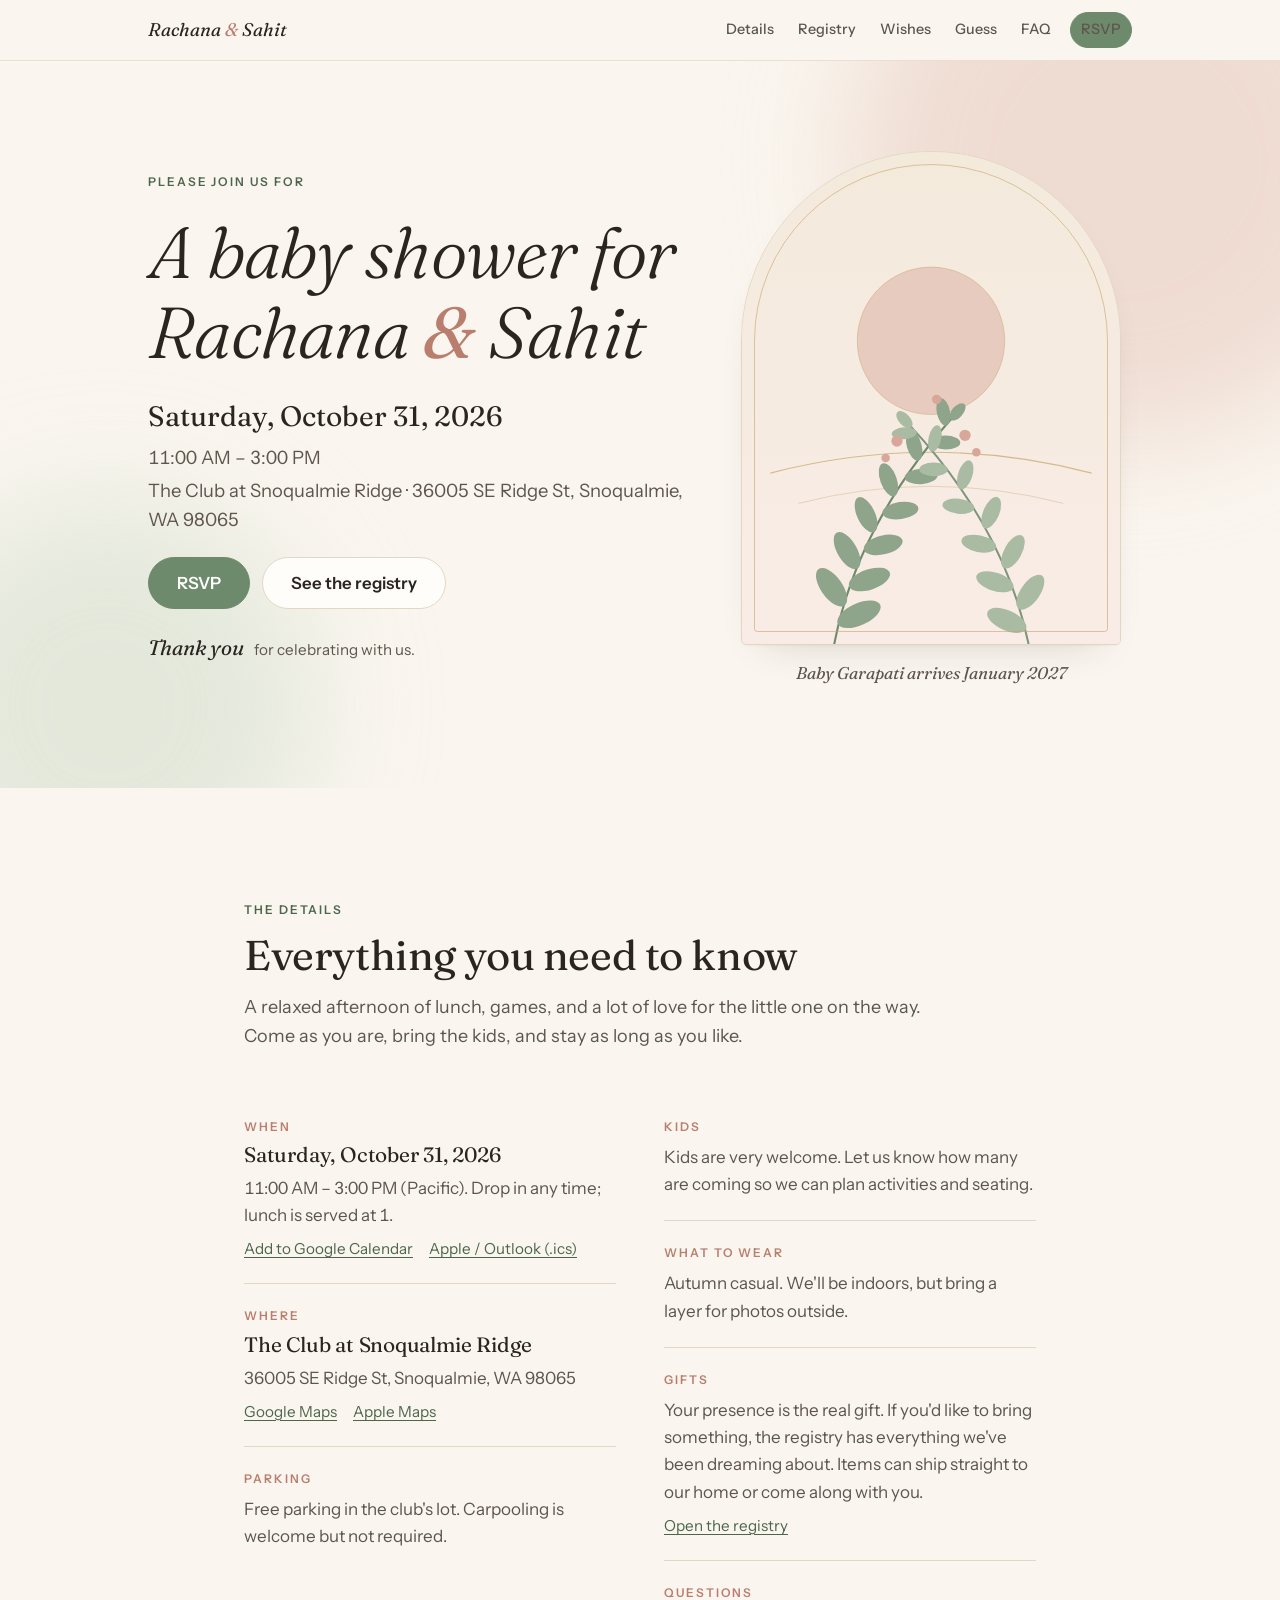
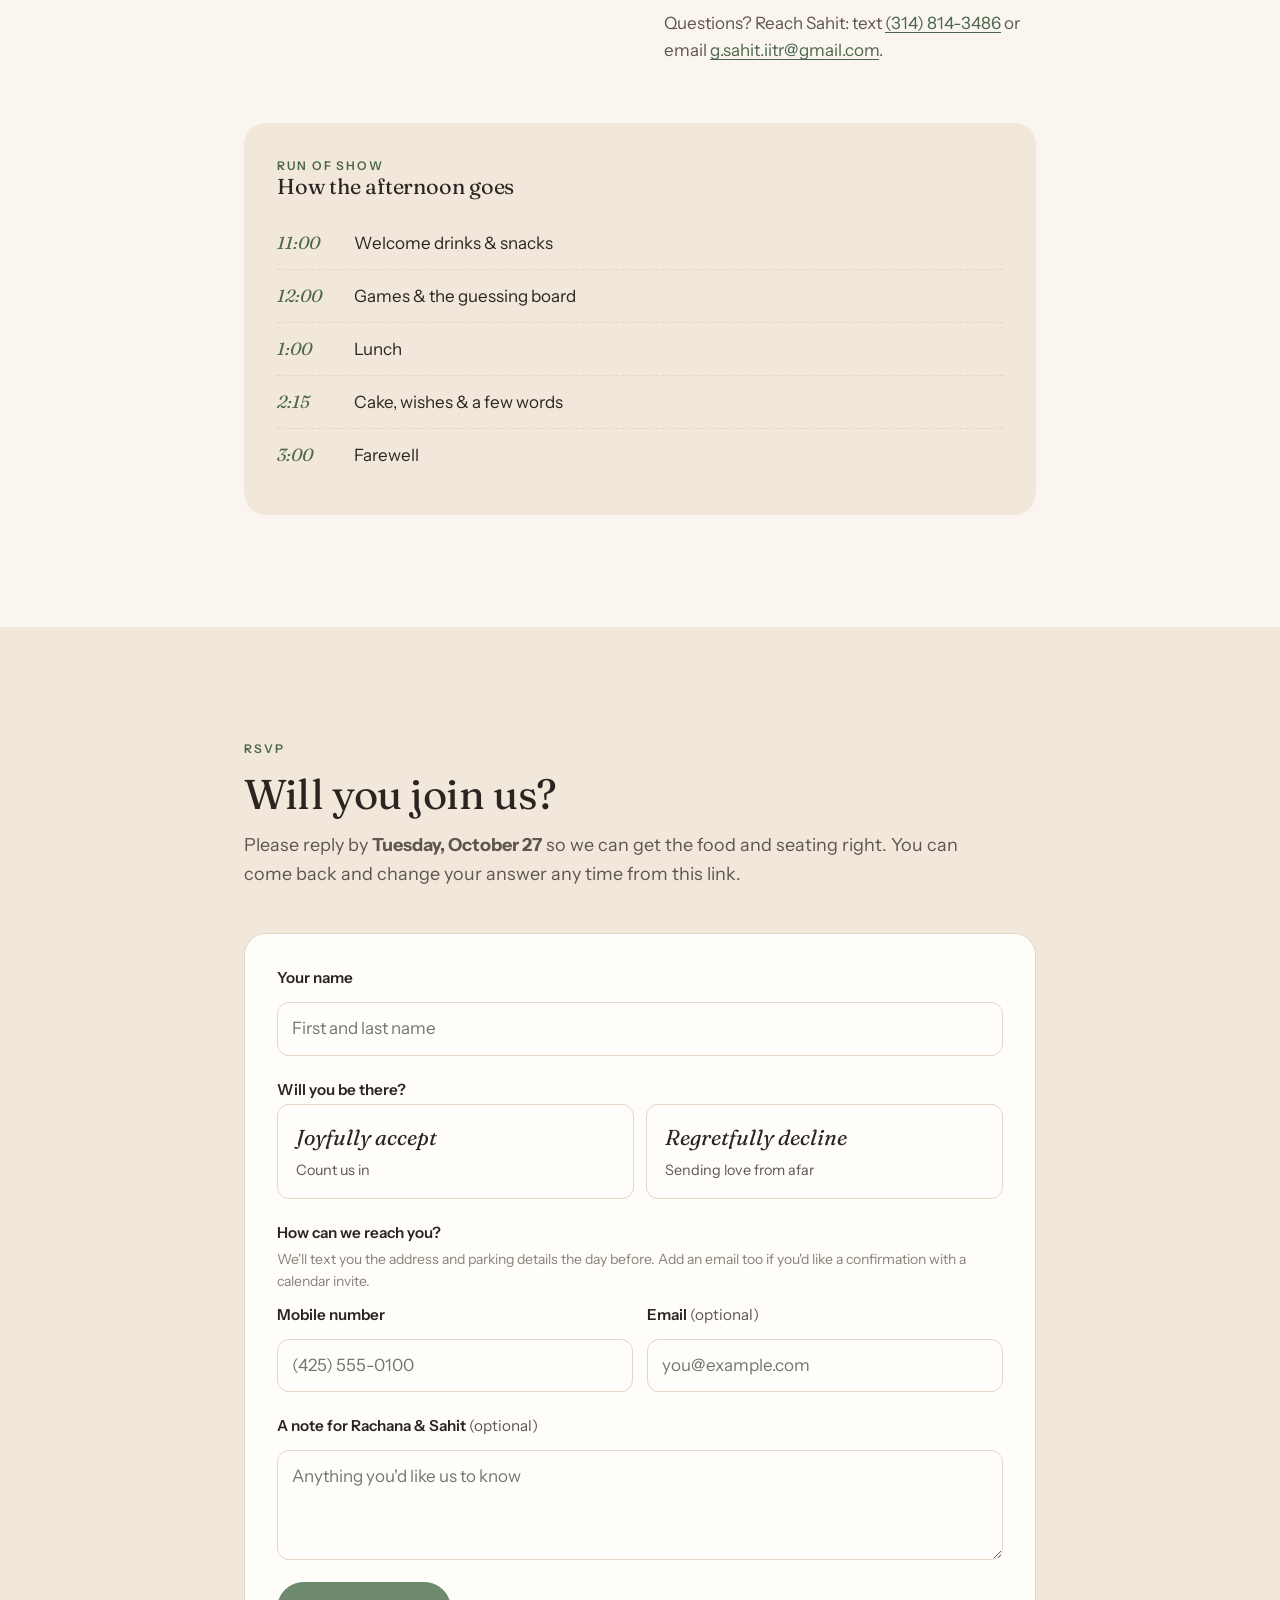
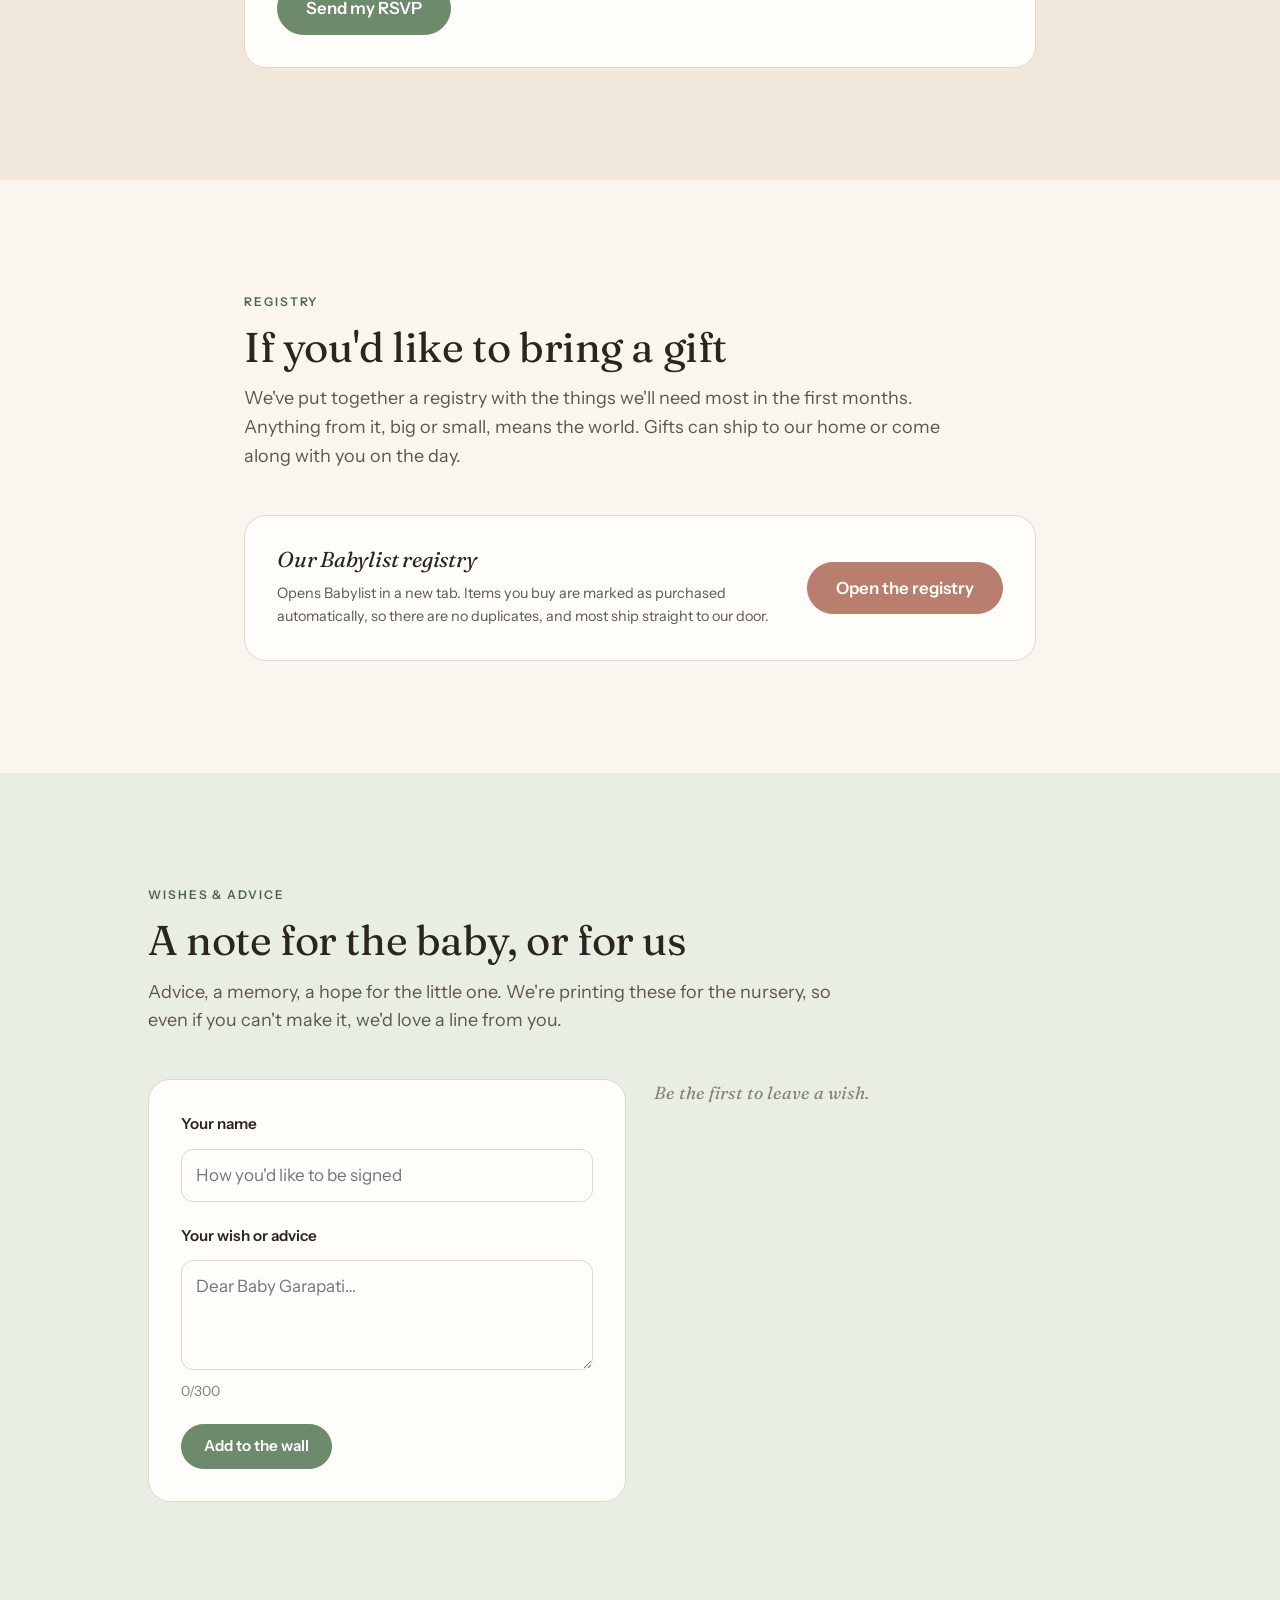
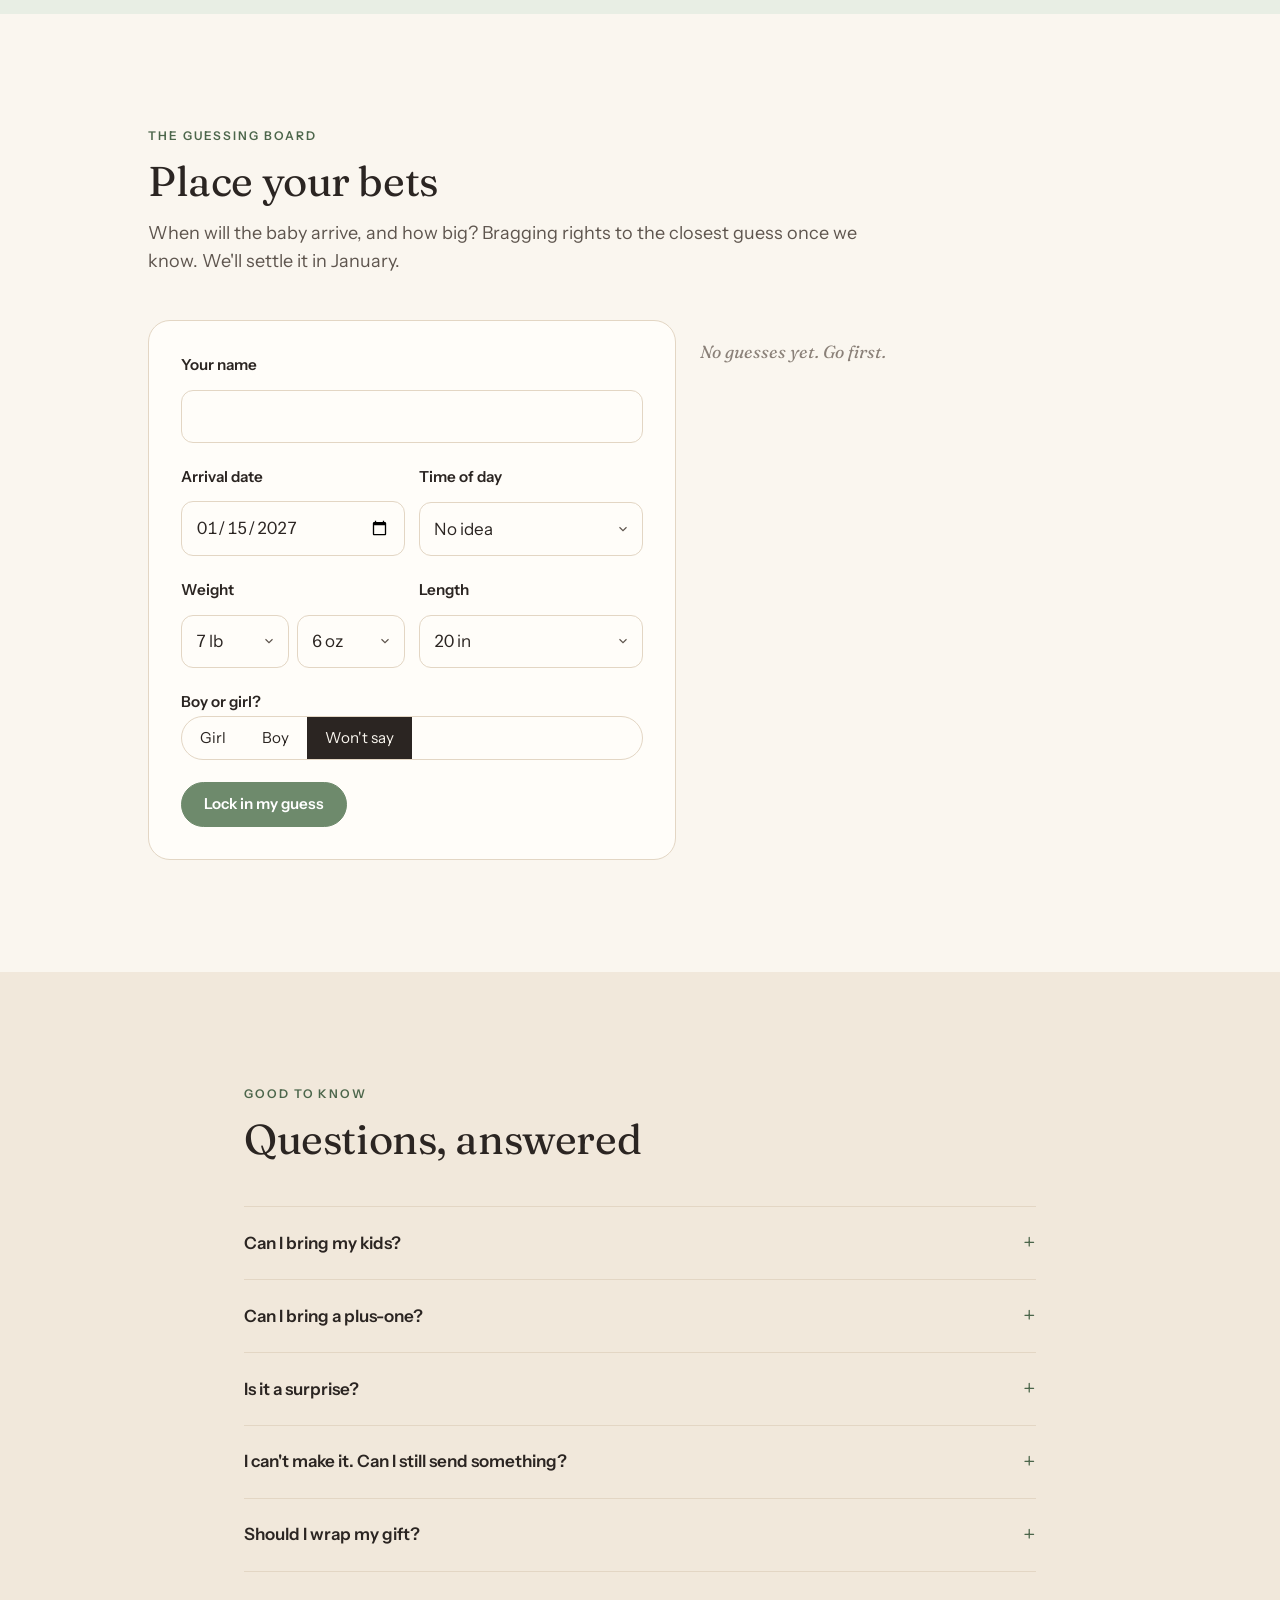
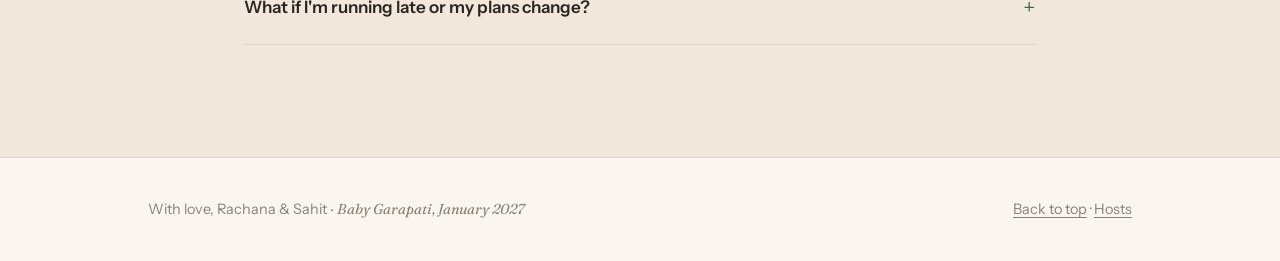
==== commit 98eb98b9: "Add files via upload" ====
--- a/index.html
+++ b/index.html
@@ -196,15 +196,15 @@
 
             <fieldset class="fieldset">
               <legend>How can we reach you?</legend>
-              <p class="hint">We'll send a confirmation now and the address and parking details the day before. Nothing else, promise.</p>
+              <p class="hint">We'll text you the address and parking details the day before. Add an email too if you'd like a confirmation with a calendar invite.</p>
               <div class="row">
                 <div class="fieldset">
-                  <label class="label" for="f-email">Email</label>
-                  <input class="input" id="f-email" name="email" type="email" autocomplete="email" placeholder="you@example.com" inputmode="email">
+                  <label class="label" for="f-phone">Mobile number</label>
+                  <input class="input" id="f-phone" name="phone" type="tel" autocomplete="tel" placeholder="(425) 555-0100" inputmode="tel" required>
                 </div>
                 <div class="fieldset">
-                  <label class="label" for="f-phone">Mobile <span class="muted" style="font-weight:400">(optional)</span></label>
-                  <input class="input" id="f-phone" name="phone" type="tel" autocomplete="tel" placeholder="(425) 555-0100" inputmode="tel">
+                  <label class="label" for="f-email">Email <span class="muted" style="font-weight:400">(optional)</span></label>
+                  <input class="input" id="f-email" name="email" type="email" autocomplete="email" placeholder="you@example.com" inputmode="email">
                 </div>
               </div>
             </fieldset>
